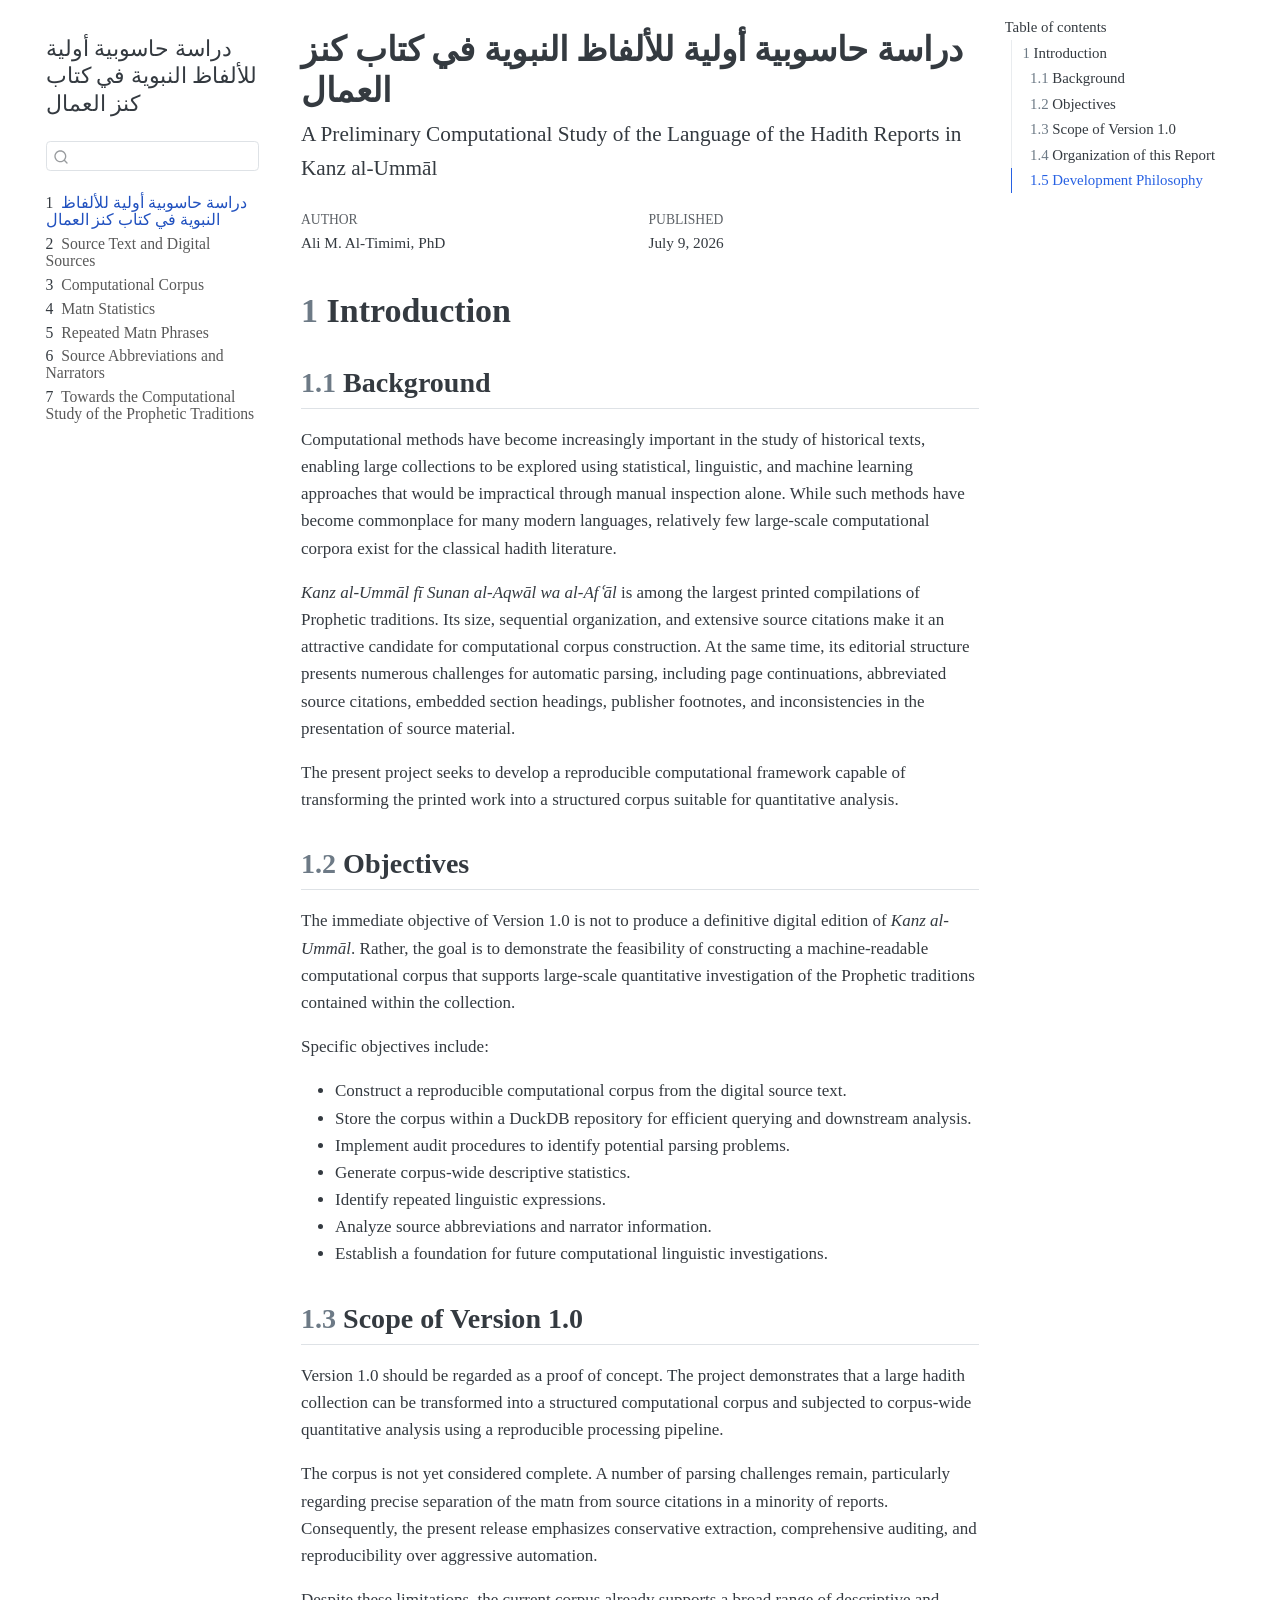
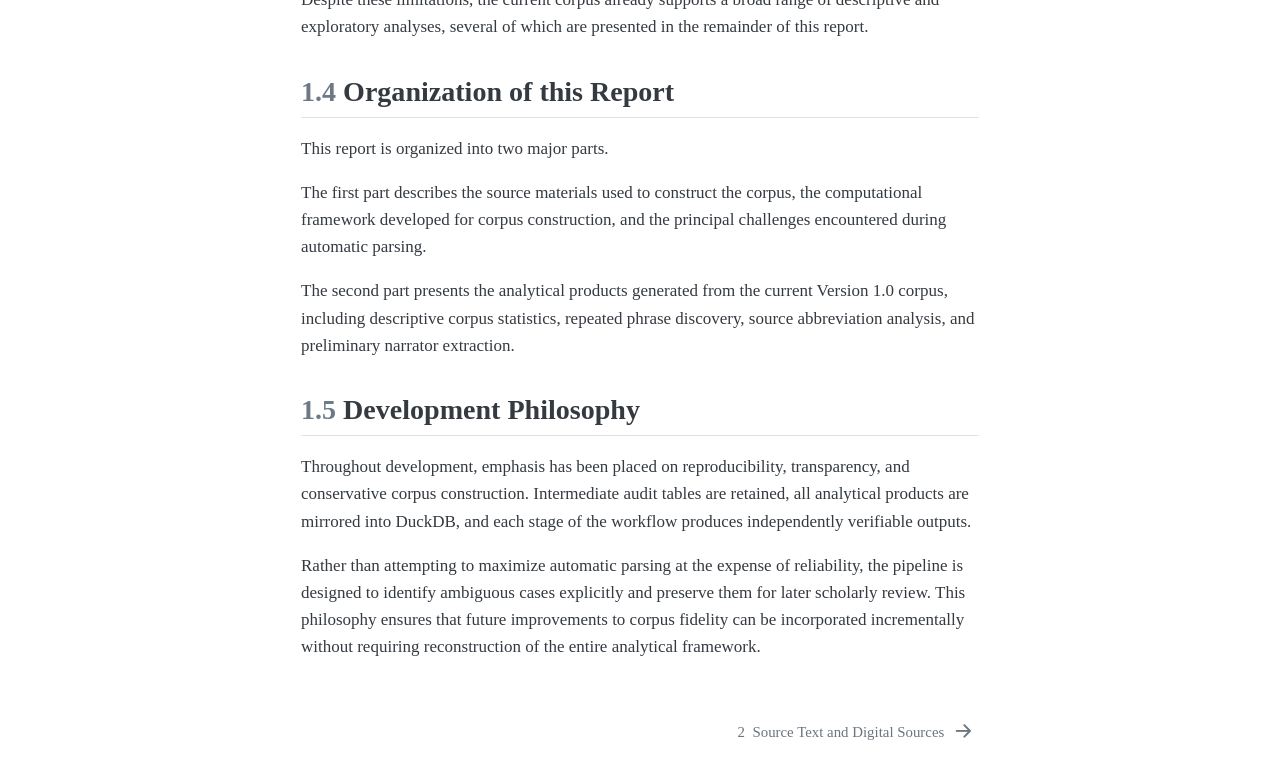
==== docs/index.html @ d4271dc7 "Move rendered site to docs with Quarto assets" ====
<!DOCTYPE html>
<html xmlns="http://www.w3.org/1999/xhtml" lang="en" xml:lang="en"><head>

<meta charset="utf-8">
<meta name="generator" content="quarto-1.9.37">

<meta name="viewport" content="width=device-width, initial-scale=1.0, user-scalable=yes">

<meta name="author" content="Ali M. Al-Timimi, PhD">
<meta name="dcterms.date" content="2026-07-09">

<title>دراسة حاسوبية أولية للألفاظ النبوية في كتاب كنز العمال</title>
<style>
/* Default styles provided by pandoc.
** See https://pandoc.org/MANUAL.html#variables-for-html for config info.
*/
code{white-space: pre-wrap;}
span.smallcaps{font-variant: small-caps;}
div.columns{display: flex; gap: min(4vw, 1.5em);}
div.column{flex: auto; overflow-x: auto;}
div.hanging-indent{margin-left: 1.5em; text-indent: -1.5em;}
ul.task-list{list-style: none;}
ul.task-list li input[type="checkbox"] {
  width: 0.8em;
  margin: 0 0.8em 0.2em -1em; /* quarto-specific, see https://github.com/quarto-dev/quarto-cli/issues/4556 */ 
  vertical-align: middle;
}
</style>


<script src="site_libs/quarto-nav/quarto-nav.js"></script>
<script src="site_libs/quarto-nav/headroom.min.js"></script>
<script src="site_libs/clipboard/clipboard.min.js"></script>
<script src="site_libs/quarto-search/autocomplete.umd.js"></script>
<script src="site_libs/quarto-search/fuse.min.js"></script>
<script src="site_libs/quarto-search/quarto-search.js"></script>
<meta name="quarto:offset" content="./">
<link href="./01_source_text_and_digital_sources.html" rel="next">
<script src="site_libs/quarto-html/quarto.js" type="module"></script>
<script src="site_libs/quarto-html/tabsets/tabsets.js" type="module"></script>
<script src="site_libs/quarto-html/popper.min.js"></script>
<script src="site_libs/quarto-html/tippy.umd.min.js"></script>
<script src="site_libs/quarto-html/anchor.min.js"></script>
<link href="site_libs/quarto-html/tippy.css" rel="stylesheet">
<link href="site_libs/quarto-html/quarto-syntax-highlighting-7f8f88aac4f3542376d5c11b86a4c14d.css" rel="stylesheet" id="quarto-text-highlighting-styles">
<script src="site_libs/bootstrap/bootstrap.min.js"></script>
<link href="site_libs/bootstrap/bootstrap-icons.css" rel="stylesheet">
<link href="site_libs/bootstrap/bootstrap-9e3e5b9121e68b3f077afb32f2c64d95.min.css" rel="stylesheet" append-hash="true" id="quarto-bootstrap" data-mode="light">
<script id="quarto-search-options" type="application/json">{
  "location": "sidebar",
  "copy-button": false,
  "collapse-after": 3,
  "panel-placement": "start",
  "type": "textbox",
  "limit": 50,
  "keyboard-shortcut": [
    "f",
    "/",
    "s"
  ],
  "show-item-context": false,
  "language": {
    "search-no-results-text": "No results",
    "search-matching-documents-text": "matching documents",
    "search-copy-link-title": "Copy link to search",
    "search-hide-matches-text": "Hide additional matches",
    "search-more-match-text": "more match in this document",
    "search-more-matches-text": "more matches in this document",
    "search-clear-button-title": "Clear",
    "search-text-placeholder": "",
    "search-detached-cancel-button-title": "Cancel",
    "search-submit-button-title": "Submit",
    "search-label": "Search"
  }
}</script>


<link rel="stylesheet" href="styles.css">
</head>

<body class="nav-sidebar floating quarto-light">

<div id="quarto-search-results"></div>
  <header id="quarto-header" class="headroom fixed-top">
  <nav class="quarto-secondary-nav">
    <div class="container-fluid d-flex">
      <button type="button" class="quarto-btn-toggle btn" data-bs-toggle="collapse" role="button" data-bs-target=".quarto-sidebar-collapse-item" aria-controls="quarto-sidebar" aria-expanded="false" aria-label="Toggle sidebar navigation" onclick="if (window.quartoToggleHeadroom) { window.quartoToggleHeadroom(); }">
        <i class="bi bi-layout-text-sidebar-reverse"></i>
      </button>
        <nav class="quarto-page-breadcrumbs" aria-label="breadcrumb"><ol class="breadcrumb"><li class="breadcrumb-item"><a href="./index.html"><span class="chapter-number">1</span>&nbsp; <span class="chapter-title">دراسة حاسوبية أولية للألفاظ النبوية في كتاب كنز العمال</span></a></li></ol></nav>
        <a class="flex-grow-1" role="navigation" data-bs-toggle="collapse" data-bs-target=".quarto-sidebar-collapse-item" aria-controls="quarto-sidebar" aria-expanded="false" aria-label="Toggle sidebar navigation" onclick="if (window.quartoToggleHeadroom) { window.quartoToggleHeadroom(); }">      
        </a>
      <button type="button" class="btn quarto-search-button" aria-label="Search" onclick="window.quartoOpenSearch();">
        <i class="bi bi-search"></i>
      </button>
    </div>
  </nav>
</header>
<!-- content -->
<div id="quarto-content" class="quarto-container page-columns page-rows-contents page-layout-article">
<!-- sidebar -->
  <nav id="quarto-sidebar" class="sidebar collapse collapse-horizontal quarto-sidebar-collapse-item sidebar-navigation floating overflow-auto">
    <div class="pt-lg-2 mt-2 text-left sidebar-header">
    <div class="sidebar-title mb-0 py-0">
      <a href="./">دراسة حاسوبية أولية للألفاظ النبوية في كتاب كنز العمال</a> 
    </div>
      </div>
        <div class="mt-2 flex-shrink-0 align-items-center">
        <div class="sidebar-search">
        <div id="quarto-search" class="" title="Search"></div>
        </div>
        </div>
    <div class="sidebar-menu-container"> 
    <ul class="list-unstyled mt-1">
        <li class="sidebar-item">
  <div class="sidebar-item-container"> 
  <a href="./index.html" class="sidebar-item-text sidebar-link active">
 <span class="menu-text"><span class="chapter-number">1</span>&nbsp; <span class="chapter-title">دراسة حاسوبية أولية للألفاظ النبوية في كتاب كنز العمال</span></span></a>
  </div>
</li>
        <li class="sidebar-item">
  <div class="sidebar-item-container"> 
  <a href="./01_source_text_and_digital_sources.html" class="sidebar-item-text sidebar-link">
 <span class="menu-text"><span class="chapter-number">2</span>&nbsp; <span class="chapter-title">Source Text and Digital Sources</span></span></a>
  </div>
</li>
        <li class="sidebar-item">
  <div class="sidebar-item-container"> 
  <a href="./02_computational_corpus.html" class="sidebar-item-text sidebar-link">
 <span class="menu-text"><span class="chapter-number">3</span>&nbsp; <span class="chapter-title">Computational Corpus</span></span></a>
  </div>
</li>
        <li class="sidebar-item">
  <div class="sidebar-item-container"> 
  <a href="./03_matn_stats.html" class="sidebar-item-text sidebar-link">
 <span class="menu-text"><span class="chapter-number">4</span>&nbsp; <span class="chapter-title">Matn Statistics</span></span></a>
  </div>
</li>
        <li class="sidebar-item">
  <div class="sidebar-item-container"> 
  <a href="./04_repeated_phrases.html" class="sidebar-item-text sidebar-link">
 <span class="menu-text"><span class="chapter-number">5</span>&nbsp; <span class="chapter-title">Repeated Matn Phrases</span></span></a>
  </div>
</li>
        <li class="sidebar-item">
  <div class="sidebar-item-container"> 
  <a href="./05_source_narrator.html" class="sidebar-item-text sidebar-link">
 <span class="menu-text"><span class="chapter-number">6</span>&nbsp; <span class="chapter-title">Source Abbreviations and Narrators</span></span></a>
  </div>
</li>
        <li class="sidebar-item">
  <div class="sidebar-item-container"> 
  <a href="./06_towards_computational_study_prophetic_traditions.html" class="sidebar-item-text sidebar-link">
 <span class="menu-text"><span class="chapter-number">7</span>&nbsp; <span class="chapter-title">Towards the Computational Study of the Prophetic Traditions</span></span></a>
  </div>
</li>
    </ul>
    </div>
</nav>
<div id="quarto-sidebar-glass" class="quarto-sidebar-collapse-item" data-bs-toggle="collapse" data-bs-target=".quarto-sidebar-collapse-item"></div>
<!-- margin-sidebar -->
    <div id="quarto-margin-sidebar" class="sidebar margin-sidebar">
        <nav id="TOC" role="doc-toc" class="toc-active">
    <h2 id="toc-title">Table of contents</h2>
   
  <ul>
  <li><a href="#introduction" id="toc-introduction" class="nav-link active" data-scroll-target="#introduction"><span class="header-section-number">1</span> Introduction</a>
  <ul class="collapse">
  <li><a href="#background" id="toc-background" class="nav-link" data-scroll-target="#background"><span class="header-section-number">1.1</span> Background</a></li>
  <li><a href="#objectives" id="toc-objectives" class="nav-link" data-scroll-target="#objectives"><span class="header-section-number">1.2</span> Objectives</a></li>
  <li><a href="#scope-of-version-1.0" id="toc-scope-of-version-1.0" class="nav-link" data-scroll-target="#scope-of-version-1.0"><span class="header-section-number">1.3</span> Scope of Version 1.0</a></li>
  <li><a href="#organization-of-this-report" id="toc-organization-of-this-report" class="nav-link" data-scroll-target="#organization-of-this-report"><span class="header-section-number">1.4</span> Organization of this Report</a></li>
  <li><a href="#development-philosophy" id="toc-development-philosophy" class="nav-link" data-scroll-target="#development-philosophy"><span class="header-section-number">1.5</span> Development Philosophy</a></li>
  </ul></li>
  </ul>
</nav>
    </div>
<!-- main -->
<main class="content" id="quarto-document-content">

<header id="title-block-header" class="quarto-title-block default">
<div class="quarto-title">
<h1 class="title">دراسة حاسوبية أولية للألفاظ النبوية في كتاب كنز العمال</h1>
<p class="subtitle lead">A Preliminary Computational Study of the Language of the Hadith Reports in Kanz al-Ummāl</p>
</div>



<div class="quarto-title-meta">

    <div>
    <div class="quarto-title-meta-heading">Author</div>
    <div class="quarto-title-meta-contents">
             <p>Ali M. Al-Timimi, PhD </p>
          </div>
  </div>
    
    <div>
    <div class="quarto-title-meta-heading">Published</div>
    <div class="quarto-title-meta-contents">
      <p class="date">July 9, 2026</p>
    </div>
  </div>
  
    
  </div>
  


</header>


<section id="introduction" class="level1" data-number="1">
<h1 data-number="1"><span class="header-section-number">1</span> Introduction</h1>
<section id="background" class="level2" data-number="1.1">
<h2 data-number="1.1" class="anchored" data-anchor-id="background"><span class="header-section-number">1.1</span> Background</h2>
<p>Computational methods have become increasingly important in the study of historical texts, enabling large collections to be explored using statistical, linguistic, and machine learning approaches that would be impractical through manual inspection alone. While such methods have become commonplace for many modern languages, relatively few large-scale computational corpora exist for the classical hadith literature.</p>
<p><em>Kanz al-Ummāl fī Sunan al-Aqwāl wa al-Afʿāl</em> is among the largest printed compilations of Prophetic traditions. Its size, sequential organization, and extensive source citations make it an attractive candidate for computational corpus construction. At the same time, its editorial structure presents numerous challenges for automatic parsing, including page continuations, abbreviated source citations, embedded section headings, publisher footnotes, and inconsistencies in the presentation of source material.</p>
<p>The present project seeks to develop a reproducible computational framework capable of transforming the printed work into a structured corpus suitable for quantitative analysis.</p>
</section>
<section id="objectives" class="level2" data-number="1.2">
<h2 data-number="1.2" class="anchored" data-anchor-id="objectives"><span class="header-section-number">1.2</span> Objectives</h2>
<p>The immediate objective of Version 1.0 is not to produce a definitive digital edition of <em>Kanz al-Ummāl</em>. Rather, the goal is to demonstrate the feasibility of constructing a machine-readable computational corpus that supports large-scale quantitative investigation of the Prophetic traditions contained within the collection.</p>
<p>Specific objectives include:</p>
<ul>
<li>Construct a reproducible computational corpus from the digital source text.</li>
<li>Store the corpus within a DuckDB repository for efficient querying and downstream analysis.</li>
<li>Implement audit procedures to identify potential parsing problems.</li>
<li>Generate corpus-wide descriptive statistics.</li>
<li>Identify repeated linguistic expressions.</li>
<li>Analyze source abbreviations and narrator information.</li>
<li>Establish a foundation for future computational linguistic investigations.</li>
</ul>
</section>
<section id="scope-of-version-1.0" class="level2" data-number="1.3">
<h2 data-number="1.3" class="anchored" data-anchor-id="scope-of-version-1.0"><span class="header-section-number">1.3</span> Scope of Version 1.0</h2>
<p>Version 1.0 should be regarded as a proof of concept. The project demonstrates that a large hadith collection can be transformed into a structured computational corpus and subjected to corpus-wide quantitative analysis using a reproducible processing pipeline.</p>
<p>The corpus is not yet considered complete. A number of parsing challenges remain, particularly regarding precise separation of the matn from source citations in a minority of reports. Consequently, the present release emphasizes conservative extraction, comprehensive auditing, and reproducibility over aggressive automation.</p>
<p>Despite these limitations, the current corpus already supports a broad range of descriptive and exploratory analyses, several of which are presented in the remainder of this report.</p>
</section>
<section id="organization-of-this-report" class="level2" data-number="1.4">
<h2 data-number="1.4" class="anchored" data-anchor-id="organization-of-this-report"><span class="header-section-number">1.4</span> Organization of this Report</h2>
<p>This report is organized into two major parts.</p>
<p>The first part describes the source materials used to construct the corpus, the computational framework developed for corpus construction, and the principal challenges encountered during automatic parsing.</p>
<p>The second part presents the analytical products generated from the current Version 1.0 corpus, including descriptive corpus statistics, repeated phrase discovery, source abbreviation analysis, and preliminary narrator extraction.</p>
</section>
<section id="development-philosophy" class="level2" data-number="1.5">
<h2 data-number="1.5" class="anchored" data-anchor-id="development-philosophy"><span class="header-section-number">1.5</span> Development Philosophy</h2>
<p>Throughout development, emphasis has been placed on reproducibility, transparency, and conservative corpus construction. Intermediate audit tables are retained, all analytical products are mirrored into DuckDB, and each stage of the workflow produces independently verifiable outputs.</p>
<p>Rather than attempting to maximize automatic parsing at the expense of reliability, the pipeline is designed to identify ambiguous cases explicitly and preserve them for later scholarly review. This philosophy ensures that future improvements to corpus fidelity can be incorporated incrementally without requiring reconstruction of the entire analytical framework.</p>


</section>
</section>

</main> <!-- /main -->
<script id="quarto-html-after-body" type="application/javascript">
  window.document.addEventListener("DOMContentLoaded", function (event) {
    const icon = "";
    const anchorJS = new window.AnchorJS();
    anchorJS.options = {
      placement: 'right',
      icon: icon
    };
    anchorJS.add('.anchored');
    const isCodeAnnotation = (el) => {
      for (const clz of el.classList) {
        if (clz.startsWith('code-annotation-')) {                     
          return true;
        }
      }
      return false;
    }
    const onCopySuccess = function(e) {
      // button target
      const button = e.trigger;
      // don't keep focus
      button.blur();
      // flash "checked"
      button.classList.add('code-copy-button-checked');
      var currentTitle = button.getAttribute("title");
      button.setAttribute("title", "Copied!");
      let tooltip;
      if (window.bootstrap) {
        button.setAttribute("data-bs-toggle", "tooltip");
        button.setAttribute("data-bs-placement", "left");
        button.setAttribute("data-bs-title", "Copied!");
        tooltip = new bootstrap.Tooltip(button, 
          { trigger: "manual", 
            customClass: "code-copy-button-tooltip",
            offset: [0, -8]});
        tooltip.show();    
      }
      setTimeout(function() {
        if (tooltip) {
          tooltip.hide();
          button.removeAttribute("data-bs-title");
          button.removeAttribute("data-bs-toggle");
          button.removeAttribute("data-bs-placement");
        }
        button.setAttribute("title", currentTitle);
        button.classList.remove('code-copy-button-checked');
      }, 1000);
      // clear code selection
      e.clearSelection();
    }
    const getTextToCopy = function(trigger) {
      const outerScaffold = trigger.parentElement.cloneNode(true);
      const codeEl = outerScaffold.querySelector('code');
      for (const childEl of codeEl.children) {
        if (isCodeAnnotation(childEl)) {
          childEl.remove();
        }
      }
      return codeEl.innerText;
    }
    const clipboard = new window.ClipboardJS('.code-copy-button:not([data-in-quarto-modal])', {
      text: getTextToCopy
    });
    clipboard.on('success', onCopySuccess);
    if (window.document.getElementById('quarto-embedded-source-code-modal')) {
      const clipboardModal = new window.ClipboardJS('.code-copy-button[data-in-quarto-modal]', {
        text: getTextToCopy,
        container: window.document.getElementById('quarto-embedded-source-code-modal')
      });
      clipboardModal.on('success', onCopySuccess);
    }
      var localhostRegex = new RegExp(/^(?:http|https):\/\/localhost\:?[0-9]*\//);
      var mailtoRegex = new RegExp(/^mailto:/);
        var filterRegex = new RegExp('/' + window.location.host + '/');
      var isInternal = (href) => {
          return filterRegex.test(href) || localhostRegex.test(href) || mailtoRegex.test(href);
      }
      // Inspect non-navigation links and adorn them if external
     var links = window.document.querySelectorAll('a[href]:not(.nav-link):not(.navbar-brand):not(.toc-action):not(.sidebar-link):not(.sidebar-item-toggle):not(.pagination-link):not(.no-external):not([aria-hidden]):not(.dropdown-item):not(.quarto-navigation-tool):not(.about-link)');
      for (var i=0; i<links.length; i++) {
        const link = links[i];
        if (!isInternal(link.href)) {
          // undo the damage that might have been done by quarto-nav.js in the case of
          // links that we want to consider external
          if (link.dataset.originalHref !== undefined) {
            link.href = link.dataset.originalHref;
          }
        }
      }
    function tippyHover(el, contentFn, onTriggerFn, onUntriggerFn) {
      const config = {
        allowHTML: true,
        maxWidth: 500,
        delay: 100,
        arrow: false,
        appendTo: function(el) {
            return el.parentElement;
        },
        interactive: true,
        interactiveBorder: 10,
        theme: 'quarto',
        placement: 'bottom-start',
      };
      if (contentFn) {
        config.content = contentFn;
      }
      if (onTriggerFn) {
        config.onTrigger = onTriggerFn;
      }
      if (onUntriggerFn) {
        config.onUntrigger = onUntriggerFn;
      }
      window.tippy(el, config); 
    }
    const noterefs = window.document.querySelectorAll('a[role="doc-noteref"]');
    for (var i=0; i<noterefs.length; i++) {
      const ref = noterefs[i];
      tippyHover(ref, function() {
        // use id or data attribute instead here
        let href = ref.getAttribute('data-footnote-href') || ref.getAttribute('href');
        try { href = new URL(href).hash; } catch {}
        const id = href.replace(/^#\/?/, "");
        const note = window.document.getElementById(id);
        if (note) {
          return note.innerHTML;
        } else {
          return "";
        }
      });
    }
    const xrefs = window.document.querySelectorAll('a.quarto-xref');
    const processXRef = (id, note) => {
      // Strip column container classes
      const stripColumnClz = (el) => {
        el.classList.remove("page-full", "page-columns");
        if (el.children) {
          for (const child of el.children) {
            stripColumnClz(child);
          }
        }
      }
      stripColumnClz(note)
      if (id === null || id.startsWith('sec-')) {
        // Special case sections, only their first couple elements
        const container = document.createElement("div");
        if (note.children && note.children.length > 2) {
          container.appendChild(note.children[0].cloneNode(true));
          for (let i = 1; i < note.children.length; i++) {
            const child = note.children[i];
            if (child.tagName === "P" && child.innerText === "") {
              continue;
            } else {
              container.appendChild(child.cloneNode(true));
              break;
            }
          }
          if (window.Quarto?.typesetMath) {
            window.Quarto.typesetMath(container);
          }
          return container.innerHTML
        } else {
          if (window.Quarto?.typesetMath) {
            window.Quarto.typesetMath(note);
          }
          return note.innerHTML;
        }
      } else {
        // Remove any anchor links if they are present
        const anchorLink = note.querySelector('a.anchorjs-link');
        if (anchorLink) {
          anchorLink.remove();
        }
        if (window.Quarto?.typesetMath) {
          window.Quarto.typesetMath(note);
        }
        if (note.classList.contains("callout")) {
          return note.outerHTML;
        } else {
          return note.innerHTML;
        }
      }
    }
    for (var i=0; i<xrefs.length; i++) {
      const xref = xrefs[i];
      tippyHover(xref, undefined, function(instance) {
        instance.disable();
        let url = xref.getAttribute('href');
        let hash = undefined; 
        if (url.startsWith('#')) {
          hash = url;
        } else {
          try { hash = new URL(url).hash; } catch {}
        }
        if (hash) {
          const id = hash.replace(/^#\/?/, "");
          const note = window.document.getElementById(id);
          if (note !== null) {
            try {
              const html = processXRef(id, note.cloneNode(true));
              instance.setContent(html);
            } finally {
              instance.enable();
              instance.show();
            }
          } else {
            // See if we can fetch this
            fetch(url.split('#')[0])
            .then(res => res.text())
            .then(html => {
              const parser = new DOMParser();
              const htmlDoc = parser.parseFromString(html, "text/html");
              const note = htmlDoc.getElementById(id);
              if (note !== null) {
                const html = processXRef(id, note);
                instance.setContent(html);
              } 
            }).finally(() => {
              instance.enable();
              instance.show();
            });
          }
        } else {
          // See if we can fetch a full url (with no hash to target)
          // This is a special case and we should probably do some content thinning / targeting
          fetch(url)
          .then(res => res.text())
          .then(html => {
            const parser = new DOMParser();
            const htmlDoc = parser.parseFromString(html, "text/html");
            const note = htmlDoc.querySelector('main.content');
            if (note !== null) {
              // This should only happen for chapter cross references
              // (since there is no id in the URL)
              // remove the first header
              if (note.children.length > 0 && note.children[0].tagName === "HEADER") {
                note.children[0].remove();
              }
              const html = processXRef(null, note);
              instance.setContent(html);
            } 
          }).finally(() => {
            instance.enable();
            instance.show();
          });
        }
      }, function(instance) {
      });
    }
        let selectedAnnoteEl;
        const selectorForAnnotation = ( cell, annotation) => {
          let cellAttr = 'data-code-cell="' + cell + '"';
          let lineAttr = 'data-code-annotation="' +  annotation + '"';
          const selector = 'span[' + cellAttr + '][' + lineAttr + ']';
          return selector;
        }
        const selectCodeLines = (annoteEl) => {
          const doc = window.document;
          const targetCell = annoteEl.getAttribute("data-target-cell");
          const targetAnnotation = annoteEl.getAttribute("data-target-annotation");
          const annoteSpan = window.document.querySelector(selectorForAnnotation(targetCell, targetAnnotation));
          const lines = annoteSpan.getAttribute("data-code-lines").split(",");
          const lineIds = lines.map((line) => {
            return targetCell + "-" + line;
          })
          let top = null;
          let height = null;
          let parent = null;
          if (lineIds.length > 0) {
              //compute the position of the single el (top and bottom and make a div)
              const el = window.document.getElementById(lineIds[0]);
              top = el.offsetTop;
              height = el.offsetHeight;
              parent = el.parentElement.parentElement;
            if (lineIds.length > 1) {
              const lastEl = window.document.getElementById(lineIds[lineIds.length - 1]);
              const bottom = lastEl.offsetTop + lastEl.offsetHeight;
              height = bottom - top;
            }
            if (top !== null && height !== null && parent !== null) {
              // cook up a div (if necessary) and position it 
              let div = window.document.getElementById("code-annotation-line-highlight");
              if (div === null) {
                div = window.document.createElement("div");
                div.setAttribute("id", "code-annotation-line-highlight");
                div.style.position = 'absolute';
                parent.appendChild(div);
              }
              div.style.top = top - 2 + "px";
              div.style.height = height + 4 + "px";
              div.style.left = 0;
              let gutterDiv = window.document.getElementById("code-annotation-line-highlight-gutter");
              if (gutterDiv === null) {
                gutterDiv = window.document.createElement("div");
                gutterDiv.setAttribute("id", "code-annotation-line-highlight-gutter");
                gutterDiv.style.position = 'absolute';
                const codeCell = window.document.getElementById(targetCell);
                const gutter = codeCell.querySelector('.code-annotation-gutter');
                gutter.appendChild(gutterDiv);
              }
              gutterDiv.style.top = top - 2 + "px";
              gutterDiv.style.height = height + 4 + "px";
            }
            selectedAnnoteEl = annoteEl;
          }
        };
        const unselectCodeLines = () => {
          const elementsIds = ["code-annotation-line-highlight", "code-annotation-line-highlight-gutter"];
          elementsIds.forEach((elId) => {
            const div = window.document.getElementById(elId);
            if (div) {
              div.remove();
            }
          });
          selectedAnnoteEl = undefined;
        };
          // Handle positioning of the toggle
      window.addEventListener(
        "resize",
        throttle(() => {
          elRect = undefined;
          if (selectedAnnoteEl) {
            selectCodeLines(selectedAnnoteEl);
          }
        }, 10)
      );
      function throttle(fn, ms) {
      let throttle = false;
      let timer;
        return (...args) => {
          if(!throttle) { // first call gets through
              fn.apply(this, args);
              throttle = true;
          } else { // all the others get throttled
              if(timer) clearTimeout(timer); // cancel #2
              timer = setTimeout(() => {
                fn.apply(this, args);
                timer = throttle = false;
              }, ms);
          }
        };
      }
        // Attach click handler to the DT
        const annoteDls = window.document.querySelectorAll('dt[data-target-cell]');
        for (const annoteDlNode of annoteDls) {
          annoteDlNode.addEventListener('click', (event) => {
            const clickedEl = event.target;
            if (clickedEl !== selectedAnnoteEl) {
              unselectCodeLines();
              const activeEl = window.document.querySelector('dt[data-target-cell].code-annotation-active');
              if (activeEl) {
                activeEl.classList.remove('code-annotation-active');
              }
              selectCodeLines(clickedEl);
              clickedEl.classList.add('code-annotation-active');
            } else {
              // Unselect the line
              unselectCodeLines();
              clickedEl.classList.remove('code-annotation-active');
            }
          });
        }
    const findCites = (el) => {
      const parentEl = el.parentElement;
      if (parentEl) {
        const cites = parentEl.dataset.cites;
        if (cites) {
          return {
            el,
            cites: cites.split(' ')
          };
        } else {
          return findCites(el.parentElement)
        }
      } else {
        return undefined;
      }
    };
    var bibliorefs = window.document.querySelectorAll('a[role="doc-biblioref"]');
    for (var i=0; i<bibliorefs.length; i++) {
      const ref = bibliorefs[i];
      const citeInfo = findCites(ref);
      if (citeInfo) {
        tippyHover(citeInfo.el, function() {
          var popup = window.document.createElement('div');
          citeInfo.cites.forEach(function(cite) {
            var citeDiv = window.document.createElement('div');
            citeDiv.classList.add('hanging-indent');
            citeDiv.classList.add('csl-entry');
            var biblioDiv = window.document.getElementById('ref-' + cite);
            if (biblioDiv) {
              citeDiv.innerHTML = biblioDiv.innerHTML;
            }
            popup.appendChild(citeDiv);
          });
          return popup.innerHTML;
        });
      }
    }
  });
  </script>
<nav class="page-navigation">
  <div class="nav-page nav-page-previous">
  </div>
  <div class="nav-page nav-page-next">
      <a href="./01_source_text_and_digital_sources.html" class="pagination-link" aria-label="Source Text and Digital Sources">
        <span class="nav-page-text"><span class="chapter-number">2</span>&nbsp; <span class="chapter-title">Source Text and Digital Sources</span></span> <i class="bi bi-arrow-right-short"></i>
      </a>
  </div>
</nav>
</div> <!-- /content -->




</body></html>
---- docs/site_libs/quarto-html/tippy.css ----
.tippy-box[data-animation=fade][data-state=hidden]{opacity:0}[data-tippy-root]{max-width:calc(100vw - 10px)}.tippy-box{position:relative;background-color:#333;color:#fff;border-radius:4px;font-size:14px;line-height:1.4;white-space:normal;outline:0;transition-property:transform,visibility,opacity}.tippy-box[data-placement^=top]>.tippy-arrow{bottom:0}.tippy-box[data-placement^=top]>.tippy-arrow:before{bottom:-7px;left:0;border-width:8px 8px 0;border-top-color:initial;transform-origin:center top}.tippy-box[data-placement^=bottom]>.tippy-arrow{top:0}.tippy-box[data-placement^=bottom]>.tippy-arrow:before{top:-7px;left:0;border-width:0 8px 8px;border-bottom-color:initial;transform-origin:center bottom}.tippy-box[data-placement^=left]>.tippy-arrow{right:0}.tippy-box[data-placement^=left]>.tippy-arrow:before{border-width:8px 0 8px 8px;border-left-color:initial;right:-7px;transform-origin:center left}.tippy-box[data-placement^=right]>.tippy-arrow{left:0}.tippy-box[data-placement^=right]>.tippy-arrow:before{left:-7px;border-width:8px 8px 8px 0;border-right-color:initial;transform-origin:center right}.tippy-box[data-inertia][data-state=visible]{transition-timing-function:cubic-bezier(.54,1.5,.38,1.11)}.tippy-arrow{width:16px;height:16px;color:#333}.tippy-arrow:before{content:"";position:absolute;border-color:transparent;border-style:solid}.tippy-content{position:relative;padding:5px 9px;z-index:1}
---- docs/site_libs/quarto-html/quarto-syntax-highlighting-7f8f88aac4f3542376d5c11b86a4c14d.css ----
/* quarto syntax highlight colors */
:root {
  --quarto-hl-ot-color: #003B4F;
  --quarto-hl-at-color: #657422;
  --quarto-hl-ss-color: #20794D;
  --quarto-hl-an-color: #5E5E5E;
  --quarto-hl-fu-color: #4758AB;
  --quarto-hl-st-color: #20794D;
  --quarto-hl-cf-color: #003B4F;
  --quarto-hl-op-color: #5E5E5E;
  --quarto-hl-er-color: #AD0000;
  --quarto-hl-bn-color: #AD0000;
  --quarto-hl-al-color: #AD0000;
  --quarto-hl-va-color: #111111;
  --quarto-hl-bu-color: inherit;
  --quarto-hl-ex-color: inherit;
  --quarto-hl-pp-color: #AD0000;
  --quarto-hl-in-color: #5E5E5E;
  --quarto-hl-vs-color: #20794D;
  --quarto-hl-wa-color: #5E5E5E;
  --quarto-hl-do-color: #5E5E5E;
  --quarto-hl-im-color: #00769E;
  --quarto-hl-ch-color: #20794D;
  --quarto-hl-dt-color: #AD0000;
  --quarto-hl-fl-color: #AD0000;
  --quarto-hl-co-color: #5E5E5E;
  --quarto-hl-cv-color: #5E5E5E;
  --quarto-hl-cn-color: #8f5902;
  --quarto-hl-sc-color: #5E5E5E;
  --quarto-hl-dv-color: #AD0000;
  --quarto-hl-kw-color: #003B4F;
}

/* other quarto variables */
:root {
  --quarto-font-monospace: SFMono-Regular, Menlo, Monaco, Consolas, "Liberation Mono", "Courier New", monospace;
}

/* syntax highlight based on Pandoc's rules */
pre > code.sourceCode > span {
  color: #003B4F;
}

code.sourceCode > span {
  color: #003B4F;
}

div.sourceCode,
div.sourceCode pre.sourceCode {
  color: #003B4F;
}

/* Normal */
code span {
  color: #003B4F;
}

/* Alert */
code span.al {
  color: #AD0000;
  font-style: inherit;
}

/* Annotation */
code span.an {
  color: #5E5E5E;
  font-style: inherit;
}

/* Attribute */
code span.at {
  color: #657422;
  font-style: inherit;
}

/* BaseN */
code span.bn {
  color: #AD0000;
  font-style: inherit;
}

/* BuiltIn */
code span.bu {
  font-style: inherit;
}

/* ControlFlow */
code span.cf {
  color: #003B4F;
  font-weight: bold;
  font-style: inherit;
}

/* Char */
code span.ch {
  color: #20794D;
  font-style: inherit;
}

/* Constant */
code span.cn {
  color: #8f5902;
  font-style: inherit;
}

/* Comment */
code span.co {
  color: #5E5E5E;
  font-style: inherit;
}

/* CommentVar */
code span.cv {
  color: #5E5E5E;
  font-style: italic;
}

/* Documentation */
code span.do {
  color: #5E5E5E;
  font-style: italic;
}

/* DataType */
code span.dt {
  color: #AD0000;
  font-style: inherit;
}

/* DecVal */
code span.dv {
  color: #AD0000;
  font-style: inherit;
}

/* Error */
code span.er {
  color: #AD0000;
  font-style: inherit;
}

/* Extension */
code span.ex {
  font-style: inherit;
}

/* Float */
code span.fl {
  color: #AD0000;
  font-style: inherit;
}

/* Function */
code span.fu {
  color: #4758AB;
  font-style: inherit;
}

/* Import */
code span.im {
  color: #00769E;
  font-style: inherit;
}

/* Information */
code span.in {
  color: #5E5E5E;
  font-style: inherit;
}

/* Keyword */
code span.kw {
  color: #003B4F;
  font-weight: bold;
  font-style: inherit;
}

/* Operator */
code span.op {
  color: #5E5E5E;
  font-style: inherit;
}

/* Other */
code span.ot {
  color: #003B4F;
  font-style: inherit;
}

/* Preprocessor */
code span.pp {
  color: #AD0000;
  font-style: inherit;
}

/* SpecialChar */
code span.sc {
  color: #5E5E5E;
  font-style: inherit;
}

/* SpecialString */
code span.ss {
  color: #20794D;
  font-style: inherit;
}

/* String */
code span.st {
  color: #20794D;
  font-style: inherit;
}

/* Variable */
code span.va {
  color: #111111;
  font-style: inherit;
}

/* VerbatimString */
code span.vs {
  color: #20794D;
  font-style: inherit;
}

/* Warning */
code span.wa {
  color: #5E5E5E;
  font-style: italic;
}

.prevent-inlining {
  content: "</";
}

/*# sourceMappingURL=789ad8cd35626ba772517505b42a116e.css.map */
---- docs/styles.css ----
body {
  font-family: "Times New Roman", "Amiri", serif;
  line-height: 1.6;
}

.arabic, [lang="ar"] {
  font-family: "Amiri", serif;
  direction: rtl;
  text-align: right;
  font-size: 1.15em;
}

table {
  font-size: 0.92em;
}

td, th {
  vertical-align: top;
}
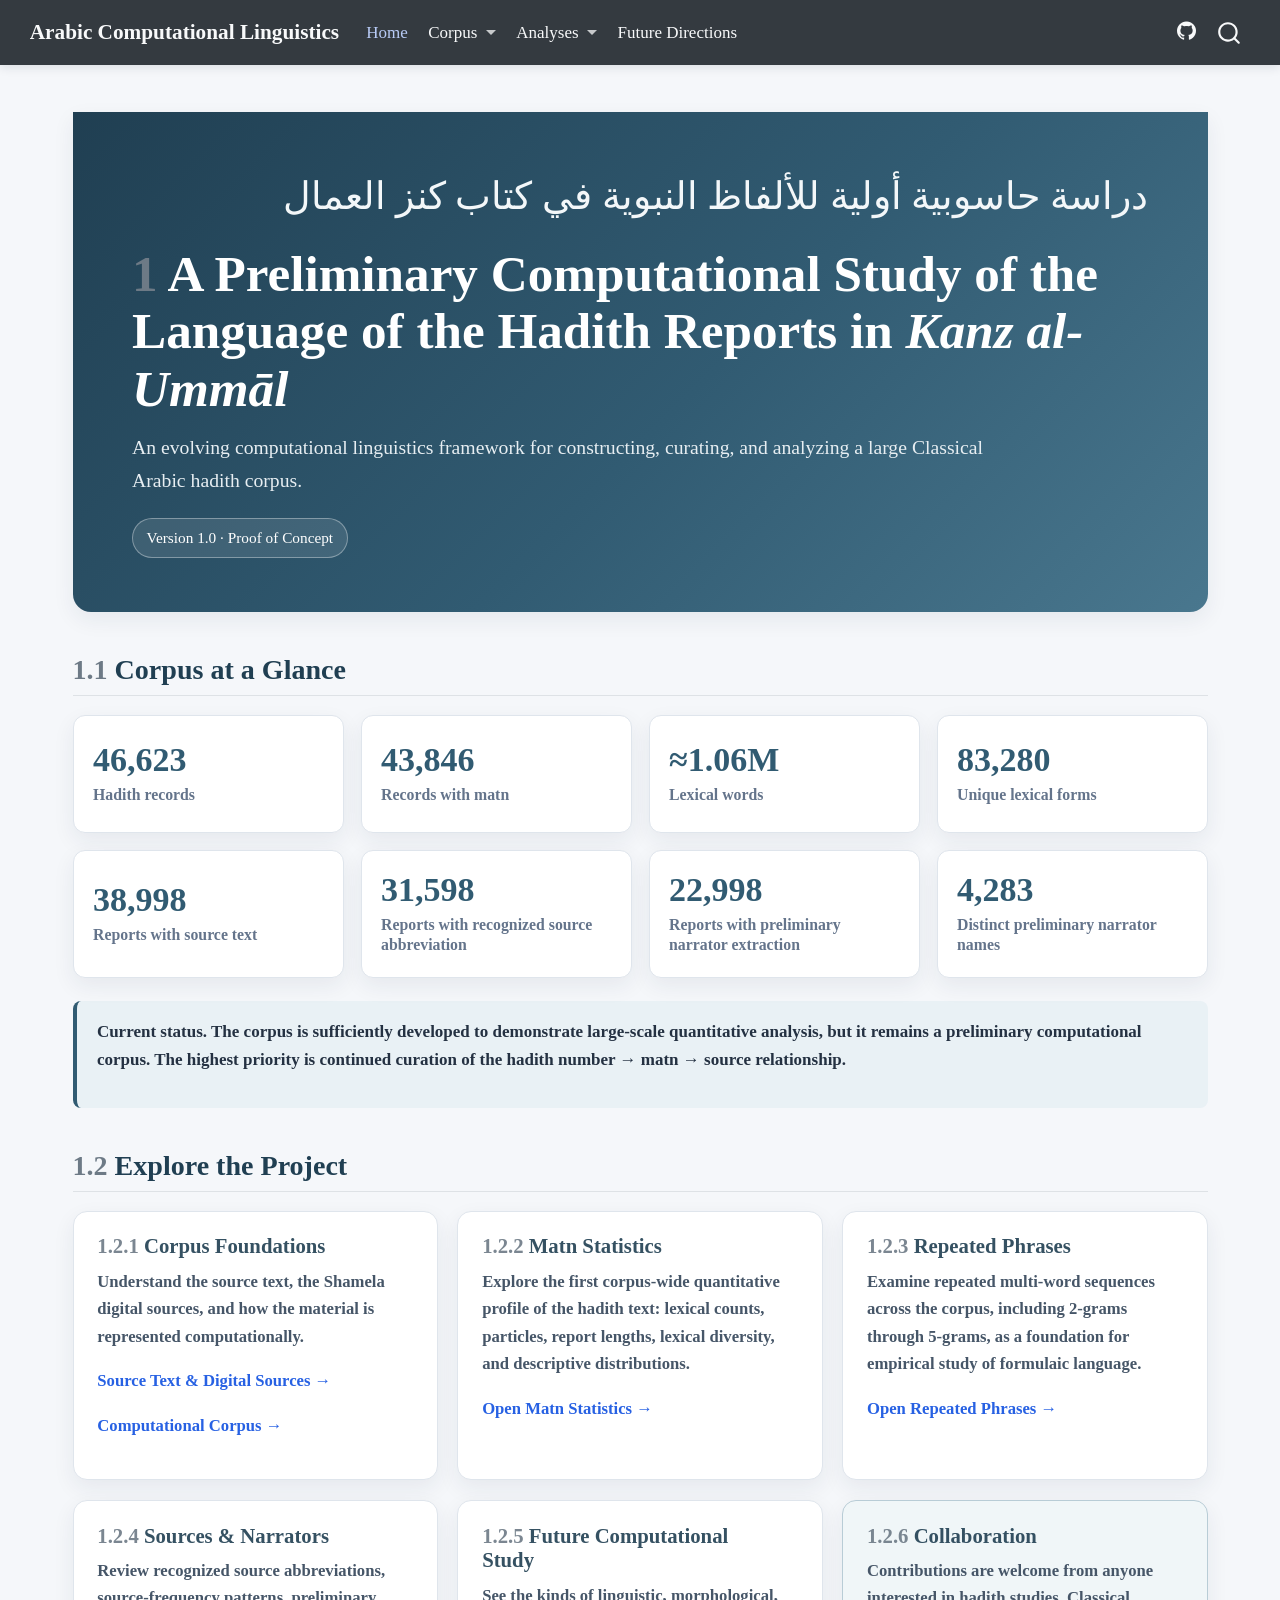
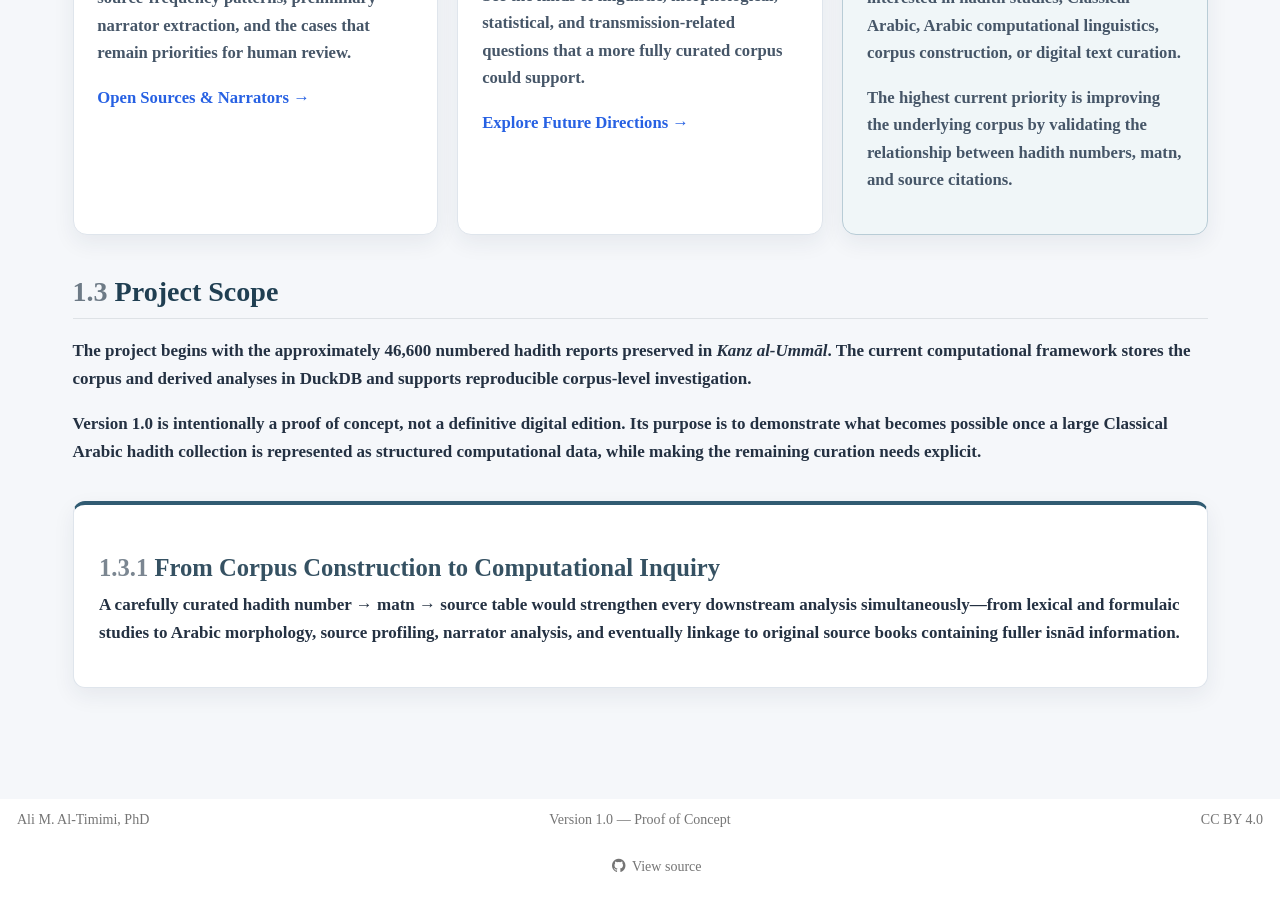
==== commit 63b38f0d: "Redesign site with dashboard layout" ====
--- a/docs/index.html
+++ b/docs/index.html
@@ -2,14 +2,12 @@
 <html xmlns="http://www.w3.org/1999/xhtml" lang="en" xml:lang="en"><head>
 
 <meta charset="utf-8">
-<meta name="generator" content="quarto-1.9.37">
+<meta name="generator" content="quarto-1.9.38">
 
 <meta name="viewport" content="width=device-width, initial-scale=1.0, user-scalable=yes">
 
-<meta name="author" content="Ali M. Al-Timimi, PhD">
-<meta name="dcterms.date" content="2026-07-09">
-
-<title>دراسة حاسوبية أولية للألفاظ النبوية في كتاب كنز العمال</title>
+
+<title>Arabic Computational Linguistics</title>
 <style>
 /* Default styles provided by pandoc.
 ** See https://pandoc.org/MANUAL.html#variables-for-html for config info.
@@ -35,23 +33,22 @@
 <script src="site_libs/quarto-search/fuse.min.js"></script>
 <script src="site_libs/quarto-search/quarto-search.js"></script>
 <meta name="quarto:offset" content="./">
-<link href="./01_source_text_and_digital_sources.html" rel="next">
 <script src="site_libs/quarto-html/quarto.js" type="module"></script>
 <script src="site_libs/quarto-html/tabsets/tabsets.js" type="module"></script>
 <script src="site_libs/quarto-html/popper.min.js"></script>
 <script src="site_libs/quarto-html/tippy.umd.min.js"></script>
 <script src="site_libs/quarto-html/anchor.min.js"></script>
 <link href="site_libs/quarto-html/tippy.css" rel="stylesheet">
-<link href="site_libs/quarto-html/quarto-syntax-highlighting-7f8f88aac4f3542376d5c11b86a4c14d.css" rel="stylesheet" id="quarto-text-highlighting-styles">
+<link href="site_libs/quarto-html/quarto-syntax-highlighting-15634bcf2e68342d4ad2dfa704d543f6.css" rel="stylesheet" id="quarto-text-highlighting-styles">
 <script src="site_libs/bootstrap/bootstrap.min.js"></script>
 <link href="site_libs/bootstrap/bootstrap-icons.css" rel="stylesheet">
-<link href="site_libs/bootstrap/bootstrap-9e3e5b9121e68b3f077afb32f2c64d95.min.css" rel="stylesheet" append-hash="true" id="quarto-bootstrap" data-mode="light">
+<link href="site_libs/bootstrap/bootstrap-bb22cb1031d83fa3367499398b846a4e.min.css" rel="stylesheet" append-hash="true" id="quarto-bootstrap" data-mode="light">
 <script id="quarto-search-options" type="application/json">{
-  "location": "sidebar",
+  "location": "navbar",
   "copy-button": false,
   "collapse-after": 3,
-  "panel-placement": "start",
-  "type": "textbox",
+  "panel-placement": "end",
+  "type": "overlay",
   "limit": 50,
   "keyboard-shortcut": [
     "f",
@@ -73,184 +70,228 @@
     "search-label": "Search"
   }
 }</script>
+<style>html{ scroll-behavior: smooth; }</style>
 
 
 <link rel="stylesheet" href="styles.css">
 </head>
 
-<body class="nav-sidebar floating quarto-light">
+<body class="nav-fixed quarto-light">
 
 <div id="quarto-search-results"></div>
   <header id="quarto-header" class="headroom fixed-top">
-  <nav class="quarto-secondary-nav">
-    <div class="container-fluid d-flex">
-      <button type="button" class="quarto-btn-toggle btn" data-bs-toggle="collapse" role="button" data-bs-target=".quarto-sidebar-collapse-item" aria-controls="quarto-sidebar" aria-expanded="false" aria-label="Toggle sidebar navigation" onclick="if (window.quartoToggleHeadroom) { window.quartoToggleHeadroom(); }">
-        <i class="bi bi-layout-text-sidebar-reverse"></i>
-      </button>
-        <nav class="quarto-page-breadcrumbs" aria-label="breadcrumb"><ol class="breadcrumb"><li class="breadcrumb-item"><a href="./index.html"><span class="chapter-number">1</span>&nbsp; <span class="chapter-title">دراسة حاسوبية أولية للألفاظ النبوية في كتاب كنز العمال</span></a></li></ol></nav>
-        <a class="flex-grow-1" role="navigation" data-bs-toggle="collapse" data-bs-target=".quarto-sidebar-collapse-item" aria-controls="quarto-sidebar" aria-expanded="false" aria-label="Toggle sidebar navigation" onclick="if (window.quartoToggleHeadroom) { window.quartoToggleHeadroom(); }">      
-        </a>
-      <button type="button" class="btn quarto-search-button" aria-label="Search" onclick="window.quartoOpenSearch();">
-        <i class="bi bi-search"></i>
-      </button>
-    </div>
-  </nav>
+    <nav class="navbar navbar-expand-lg " data-bs-theme="dark">
+      <div class="navbar-container container-fluid">
+      <div class="navbar-brand-container mx-auto">
+    <a class="navbar-brand" href="./index.html">
+    <span class="navbar-title">Arabic Computational Linguistics</span>
+    </a>
+  </div>
+            <div id="quarto-search" class="" title="Search"></div>
+          <button class="navbar-toggler" type="button" data-bs-toggle="collapse" data-bs-target="#navbarCollapse" aria-controls="navbarCollapse" role="menu" aria-expanded="false" aria-label="Toggle navigation" onclick="if (window.quartoToggleHeadroom) { window.quartoToggleHeadroom(); }">
+  <span class="navbar-toggler-icon"></span>
+</button>
+          <div class="collapse navbar-collapse" id="navbarCollapse">
+            <ul class="navbar-nav navbar-nav-scroll me-auto">
+  <li class="nav-item">
+    <a class="nav-link active" href="./index.html" aria-current="page"> 
+<span class="menu-text">Home</span></a>
+  </li>  
+  <li class="nav-item dropdown ">
+    <a class="nav-link dropdown-toggle" href="#" id="nav-menu-corpus" role="link" data-bs-toggle="dropdown" aria-expanded="false">
+ <span class="menu-text">Corpus</span>
+    </a>
+    <ul class="dropdown-menu" aria-labelledby="nav-menu-corpus">    
+        <li>
+    <a class="dropdown-item" href="./01_source_text_and_digital_sources.html">
+ <span class="dropdown-text">Source Text &amp; Digital Sources</span></a>
+  </li>  
+        <li>
+    <a class="dropdown-item" href="./02_computational_corpus.html">
+ <span class="dropdown-text">Computational Corpus</span></a>
+  </li>  
+    </ul>
+  </li>
+  <li class="nav-item dropdown ">
+    <a class="nav-link dropdown-toggle" href="#" id="nav-menu-analyses" role="link" data-bs-toggle="dropdown" aria-expanded="false">
+ <span class="menu-text">Analyses</span>
+    </a>
+    <ul class="dropdown-menu" aria-labelledby="nav-menu-analyses">    
+        <li>
+    <a class="dropdown-item" href="./03_matn_stats.html">
+ <span class="dropdown-text">Matn Statistics</span></a>
+  </li>  
+        <li>
+    <a class="dropdown-item" href="./04_repeated_phrases.html">
+ <span class="dropdown-text">Repeated Phrases</span></a>
+  </li>  
+        <li>
+    <a class="dropdown-item" href="./05_source_narrator.html">
+ <span class="dropdown-text">Sources &amp; Narrators</span></a>
+  </li>  
+    </ul>
+  </li>
+  <li class="nav-item">
+    <a class="nav-link" href="./06_towards_computational_study_prophetic_traditions.html"> 
+<span class="menu-text">Future Directions</span></a>
+  </li>  
+</ul>
+            <ul class="navbar-nav navbar-nav-scroll ms-auto">
+  <li class="nav-item compact">
+    <a class="nav-link" href="https://github.com/ali-altimimi-phd/arabic-computational-linguistics"> <i class="bi bi-github" role="img" aria-label="GitHub repository">
+</i> 
+<span class="menu-text"></span></a>
+  </li>  
+</ul>
+          </div> <!-- /navcollapse -->
+            <div class="quarto-navbar-tools">
+</div>
+      </div> <!-- /container-fluid -->
+    </nav>
 </header>
 <!-- content -->
-<div id="quarto-content" class="quarto-container page-columns page-rows-contents page-layout-article">
+<div id="quarto-content" class="quarto-container page-columns page-rows-contents page-layout-full page-navbar">
 <!-- sidebar -->
-  <nav id="quarto-sidebar" class="sidebar collapse collapse-horizontal quarto-sidebar-collapse-item sidebar-navigation floating overflow-auto">
-    <div class="pt-lg-2 mt-2 text-left sidebar-header">
-    <div class="sidebar-title mb-0 py-0">
-      <a href="./">دراسة حاسوبية أولية للألفاظ النبوية في كتاب كنز العمال</a> 
-    </div>
-      </div>
-        <div class="mt-2 flex-shrink-0 align-items-center">
-        <div class="sidebar-search">
-        <div id="quarto-search" class="" title="Search"></div>
-        </div>
-        </div>
-    <div class="sidebar-menu-container"> 
-    <ul class="list-unstyled mt-1">
-        <li class="sidebar-item">
-  <div class="sidebar-item-container"> 
-  <a href="./index.html" class="sidebar-item-text sidebar-link active">
- <span class="menu-text"><span class="chapter-number">1</span>&nbsp; <span class="chapter-title">دراسة حاسوبية أولية للألفاظ النبوية في كتاب كنز العمال</span></span></a>
-  </div>
-</li>
-        <li class="sidebar-item">
-  <div class="sidebar-item-container"> 
-  <a href="./01_source_text_and_digital_sources.html" class="sidebar-item-text sidebar-link">
- <span class="menu-text"><span class="chapter-number">2</span>&nbsp; <span class="chapter-title">Source Text and Digital Sources</span></span></a>
-  </div>
-</li>
-        <li class="sidebar-item">
-  <div class="sidebar-item-container"> 
-  <a href="./02_computational_corpus.html" class="sidebar-item-text sidebar-link">
- <span class="menu-text"><span class="chapter-number">3</span>&nbsp; <span class="chapter-title">Computational Corpus</span></span></a>
-  </div>
-</li>
-        <li class="sidebar-item">
-  <div class="sidebar-item-container"> 
-  <a href="./03_matn_stats.html" class="sidebar-item-text sidebar-link">
- <span class="menu-text"><span class="chapter-number">4</span>&nbsp; <span class="chapter-title">Matn Statistics</span></span></a>
-  </div>
-</li>
-        <li class="sidebar-item">
-  <div class="sidebar-item-container"> 
-  <a href="./04_repeated_phrases.html" class="sidebar-item-text sidebar-link">
- <span class="menu-text"><span class="chapter-number">5</span>&nbsp; <span class="chapter-title">Repeated Matn Phrases</span></span></a>
-  </div>
-</li>
-        <li class="sidebar-item">
-  <div class="sidebar-item-container"> 
-  <a href="./05_source_narrator.html" class="sidebar-item-text sidebar-link">
- <span class="menu-text"><span class="chapter-number">6</span>&nbsp; <span class="chapter-title">Source Abbreviations and Narrators</span></span></a>
-  </div>
-</li>
-        <li class="sidebar-item">
-  <div class="sidebar-item-container"> 
-  <a href="./06_towards_computational_study_prophetic_traditions.html" class="sidebar-item-text sidebar-link">
- <span class="menu-text"><span class="chapter-number">7</span>&nbsp; <span class="chapter-title">Towards the Computational Study of the Prophetic Traditions</span></span></a>
-  </div>
-</li>
-    </ul>
-    </div>
-</nav>
-<div id="quarto-sidebar-glass" class="quarto-sidebar-collapse-item" data-bs-toggle="collapse" data-bs-target=".quarto-sidebar-collapse-item"></div>
 <!-- margin-sidebar -->
-    <div id="quarto-margin-sidebar" class="sidebar margin-sidebar">
-        <nav id="TOC" role="doc-toc" class="toc-active">
-    <h2 id="toc-title">Table of contents</h2>
-   
-  <ul>
-  <li><a href="#introduction" id="toc-introduction" class="nav-link active" data-scroll-target="#introduction"><span class="header-section-number">1</span> Introduction</a>
-  <ul class="collapse">
-  <li><a href="#background" id="toc-background" class="nav-link" data-scroll-target="#background"><span class="header-section-number">1.1</span> Background</a></li>
-  <li><a href="#objectives" id="toc-objectives" class="nav-link" data-scroll-target="#objectives"><span class="header-section-number">1.2</span> Objectives</a></li>
-  <li><a href="#scope-of-version-1.0" id="toc-scope-of-version-1.0" class="nav-link" data-scroll-target="#scope-of-version-1.0"><span class="header-section-number">1.3</span> Scope of Version 1.0</a></li>
-  <li><a href="#organization-of-this-report" id="toc-organization-of-this-report" class="nav-link" data-scroll-target="#organization-of-this-report"><span class="header-section-number">1.4</span> Organization of this Report</a></li>
-  <li><a href="#development-philosophy" id="toc-development-philosophy" class="nav-link" data-scroll-target="#development-philosophy"><span class="header-section-number">1.5</span> Development Philosophy</a></li>
-  </ul></li>
-  </ul>
-</nav>
-    </div>
+    
 <!-- main -->
-<main class="content" id="quarto-document-content">
-
-<header id="title-block-header" class="quarto-title-block default">
-<div class="quarto-title">
-<h1 class="title">دراسة حاسوبية أولية للألفاظ النبوية في كتاب كنز العمال</h1>
-<p class="subtitle lead">A Preliminary Computational Study of the Language of the Hadith Reports in Kanz al-Ummāl</p>
-</div>
-
-
-
-<div class="quarto-title-meta">
-
-    <div>
-    <div class="quarto-title-meta-heading">Author</div>
-    <div class="quarto-title-meta-contents">
-             <p>Ali M. Al-Timimi, PhD </p>
-          </div>
-  </div>
-    
-    <div>
-    <div class="quarto-title-meta-heading">Published</div>
-    <div class="quarto-title-meta-contents">
-      <p class="date">July 9, 2026</p>
-    </div>
-  </div>
-  
-    
-  </div>
-  
-
-
-</header>
-
-
-<section id="introduction" class="level1" data-number="1">
-<h1 data-number="1"><span class="header-section-number">1</span> Introduction</h1>
-<section id="background" class="level2" data-number="1.1">
-<h2 data-number="1.1" class="anchored" data-anchor-id="background"><span class="header-section-number">1.1</span> Background</h2>
-<p>Computational methods have become increasingly important in the study of historical texts, enabling large collections to be explored using statistical, linguistic, and machine learning approaches that would be impractical through manual inspection alone. While such methods have become commonplace for many modern languages, relatively few large-scale computational corpora exist for the classical hadith literature.</p>
-<p><em>Kanz al-Ummāl fī Sunan al-Aqwāl wa al-Afʿāl</em> is among the largest printed compilations of Prophetic traditions. Its size, sequential organization, and extensive source citations make it an attractive candidate for computational corpus construction. At the same time, its editorial structure presents numerous challenges for automatic parsing, including page continuations, abbreviated source citations, embedded section headings, publisher footnotes, and inconsistencies in the presentation of source material.</p>
-<p>The present project seeks to develop a reproducible computational framework capable of transforming the printed work into a structured corpus suitable for quantitative analysis.</p>
-</section>
-<section id="objectives" class="level2" data-number="1.2">
-<h2 data-number="1.2" class="anchored" data-anchor-id="objectives"><span class="header-section-number">1.2</span> Objectives</h2>
-<p>The immediate objective of Version 1.0 is not to produce a definitive digital edition of <em>Kanz al-Ummāl</em>. Rather, the goal is to demonstrate the feasibility of constructing a machine-readable computational corpus that supports large-scale quantitative investigation of the Prophetic traditions contained within the collection.</p>
-<p>Specific objectives include:</p>
-<ul>
-<li>Construct a reproducible computational corpus from the digital source text.</li>
-<li>Store the corpus within a DuckDB repository for efficient querying and downstream analysis.</li>
-<li>Implement audit procedures to identify potential parsing problems.</li>
-<li>Generate corpus-wide descriptive statistics.</li>
-<li>Identify repeated linguistic expressions.</li>
-<li>Analyze source abbreviations and narrator information.</li>
-<li>Establish a foundation for future computational linguistic investigations.</li>
-</ul>
-</section>
-<section id="scope-of-version-1.0" class="level2" data-number="1.3">
-<h2 data-number="1.3" class="anchored" data-anchor-id="scope-of-version-1.0"><span class="header-section-number">1.3</span> Scope of Version 1.0</h2>
-<p>Version 1.0 should be regarded as a proof of concept. The project demonstrates that a large hadith collection can be transformed into a structured computational corpus and subjected to corpus-wide quantitative analysis using a reproducible processing pipeline.</p>
-<p>The corpus is not yet considered complete. A number of parsing challenges remain, particularly regarding precise separation of the matn from source citations in a minority of reports. Consequently, the present release emphasizes conservative extraction, comprehensive auditing, and reproducibility over aggressive automation.</p>
-<p>Despite these limitations, the current corpus already supports a broad range of descriptive and exploratory analyses, several of which are presented in the remainder of this report.</p>
-</section>
-<section id="organization-of-this-report" class="level2" data-number="1.4">
-<h2 data-number="1.4" class="anchored" data-anchor-id="organization-of-this-report"><span class="header-section-number">1.4</span> Organization of this Report</h2>
-<p>This report is organized into two major parts.</p>
-<p>The first part describes the source materials used to construct the corpus, the computational framework developed for corpus construction, and the principal challenges encountered during automatic parsing.</p>
-<p>The second part presents the analytical products generated from the current Version 1.0 corpus, including descriptive corpus statistics, repeated phrase discovery, source abbreviation analysis, and preliminary narrator extraction.</p>
-</section>
-<section id="development-philosophy" class="level2" data-number="1.5">
-<h2 data-number="1.5" class="anchored" data-anchor-id="development-philosophy"><span class="header-section-number">1.5</span> Development Philosophy</h2>
-<p>Throughout development, emphasis has been placed on reproducibility, transparency, and conservative corpus construction. Intermediate audit tables are retained, all analytical products are mirrored into DuckDB, and each stage of the workflow produces independently verifiable outputs.</p>
-<p>Rather than attempting to maximize automatic parsing at the expense of reliability, the pipeline is designed to identify ambiguous cases explicitly and preserve them for later scholarly review. This philosophy ensures that future improvements to corpus fidelity can be incorporated incrementally without requiring reconstruction of the entire analytical framework.</p>
-
-
-</section>
+<main class="content column-page" id="quarto-document-content"><header id="title-block-header" class="quarto-title-block"></header>
+
+
+
+
+<div class="dashboard-hero">
+<div class="hero-arabic" lang="ar" dir="rtl">
+<p>دراسة حاسوبية أولية للألفاظ النبوية في كتاب كنز العمال</p>
+</div>
+<section id="a-preliminary-computational-study-of-the-language-of-the-hadith-reports-in-kanz-al-ummāl" class="level1" data-number="1">
+<h1 data-number="1"><span class="header-section-number">1</span> A Preliminary Computational Study of the Language of the Hadith Reports in <em>Kanz al-Ummāl</em></h1>
+<div class="hero-subtitle">
+<p>An evolving computational linguistics framework for constructing, curating, and analyzing a large Classical Arabic hadith corpus.</p>
+</div>
+<div class="status-pill">
+Version 1.0 · Proof of Concept
+</div>
+</section>
+</div>
+<section id="corpus-at-a-glance" class="level2 dashboard-section-title" data-number="1.1">
+<h2 class="dashboard-section-title anchored" data-number="1.1" data-anchor-id="corpus-at-a-glance"><span class="header-section-number">1.1</span> Corpus at a Glance</h2>
+<div class="kpi-grid">
+<div class="kpi-card">
+<div class="kpi-value">
+46,623
+</div>
+<div class="kpi-label">
+Hadith records
+</div>
+</div>
+<div class="kpi-card">
+<div class="kpi-value">
+43,846
+</div>
+<div class="kpi-label">
+Records with matn
+</div>
+</div>
+<div class="kpi-card">
+<div class="kpi-value">
+≈1.06M
+</div>
+<div class="kpi-label">
+Lexical words
+</div>
+</div>
+<div class="kpi-card">
+<div class="kpi-value">
+83,280
+</div>
+<div class="kpi-label">
+Unique lexical forms
+</div>
+</div>
+<div class="kpi-card">
+<div class="kpi-value">
+38,998
+</div>
+<div class="kpi-label">
+Reports with source text
+</div>
+</div>
+<div class="kpi-card">
+<div class="kpi-value">
+31,598
+</div>
+<div class="kpi-label">
+Reports with recognized source abbreviation
+</div>
+</div>
+<div class="kpi-card">
+<div class="kpi-value">
+22,998
+</div>
+<div class="kpi-label">
+Reports with preliminary narrator extraction
+</div>
+</div>
+<div class="kpi-card">
+<div class="kpi-value">
+4,283
+</div>
+<div class="kpi-label">
+Distinct preliminary narrator names
+</div>
+</div>
+</div>
+<div class="dashboard-note">
+<p><strong>Current status.</strong> The corpus is sufficiently developed to demonstrate large-scale quantitative analysis, but it remains a preliminary computational corpus. The highest priority is continued curation of the <strong>hadith number → matn → source</strong> relationship.</p>
+</div>
+</section>
+<section id="explore-the-project" class="level2 dashboard-section-title" data-number="1.2">
+<h2 class="dashboard-section-title anchored" data-number="1.2" data-anchor-id="explore-the-project"><span class="header-section-number">1.2</span> Explore the Project</h2>
+<div class="dashboard-card-grid">
+<section id="corpus-foundations" class="level3 dashboard-card" data-number="1.2.1">
+<h3 data-number="1.2.1" class="anchored" data-anchor-id="corpus-foundations"><span class="header-section-number">1.2.1</span> Corpus Foundations</h3>
+<p>Understand the source text, the Shamela digital sources, and how the material is represented computationally.</p>
+<p><a href="./01_source_text_and_digital_sources.html">Source Text &amp; Digital Sources →</a></p>
+<p><a href="./02_computational_corpus.html">Computational Corpus →</a></p>
+</section>
+<section id="matn-statistics" class="level3 dashboard-card" data-number="1.2.2">
+<h3 data-number="1.2.2" class="anchored" data-anchor-id="matn-statistics"><span class="header-section-number">1.2.2</span> Matn Statistics</h3>
+<p>Explore the first corpus-wide quantitative profile of the hadith text: lexical counts, particles, report lengths, lexical diversity, and descriptive distributions.</p>
+<p><a href="./03_matn_stats.html">Open Matn Statistics →</a></p>
+</section>
+<section id="repeated-phrases" class="level3 dashboard-card" data-number="1.2.3">
+<h3 data-number="1.2.3" class="anchored" data-anchor-id="repeated-phrases"><span class="header-section-number">1.2.3</span> Repeated Phrases</h3>
+<p>Examine repeated multi-word sequences across the corpus, including 2-grams through 5-grams, as a foundation for empirical study of formulaic language.</p>
+<p><a href="./04_repeated_phrases.html">Open Repeated Phrases →</a></p>
+</section>
+<section id="sources-narrators" class="level3 dashboard-card" data-number="1.2.4">
+<h3 data-number="1.2.4" class="anchored" data-anchor-id="sources-narrators"><span class="header-section-number">1.2.4</span> Sources &amp; Narrators</h3>
+<p>Review recognized source abbreviations, source-frequency patterns, preliminary narrator extraction, and the cases that remain priorities for human review.</p>
+<p><a href="./05_source_narrator.html">Open Sources &amp; Narrators →</a></p>
+</section>
+<section id="future-computational-study" class="level3 dashboard-card" data-number="1.2.5">
+<h3 data-number="1.2.5" class="anchored" data-anchor-id="future-computational-study"><span class="header-section-number">1.2.5</span> Future Computational Study</h3>
+<p>See the kinds of linguistic, morphological, statistical, and transmission-related questions that a more fully curated corpus could support.</p>
+<p><a href="./06_towards_computational_study_prophetic_traditions.html">Explore Future Directions →</a></p>
+</section>
+<section id="collaboration" class="level3 dashboard-card dashboard-card-accent" data-number="1.2.6">
+<h3 data-number="1.2.6" class="anchored" data-anchor-id="collaboration"><span class="header-section-number">1.2.6</span> Collaboration</h3>
+<p>Contributions are welcome from anyone interested in hadith studies, Classical Arabic, Arabic computational linguistics, corpus construction, or digital text curation.</p>
+<p>The highest current priority is improving the underlying corpus by validating the relationship between <strong>hadith numbers, matn, and source citations</strong>.</p>
+</section>
+</div>
+</section>
+<section id="project-scope" class="level2 dashboard-section-title" data-number="1.3">
+<h2 class="dashboard-section-title anchored" data-number="1.3" data-anchor-id="project-scope"><span class="header-section-number">1.3</span> Project Scope</h2>
+<p>The project begins with the approximately 46,600 numbered hadith reports preserved in <em>Kanz al-Ummāl</em>. The current computational framework stores the corpus and derived analyses in DuckDB and supports reproducible corpus-level investigation.</p>
+<p>Version 1.0 is intentionally a <strong>proof of concept</strong>, not a definitive digital edition. Its purpose is to demonstrate what becomes possible once a large Classical Arabic hadith collection is represented as structured computational data, while making the remaining curation needs explicit.</p>
+<section id="from-corpus-construction-to-computational-inquiry" class="level3 dashboard-footer-callout" data-number="1.3.1">
+<h3 data-number="1.3.1" class="anchored" data-anchor-id="from-corpus-construction-to-computational-inquiry"><span class="header-section-number">1.3.1</span> From Corpus Construction to Computational Inquiry</h3>
+<p>A carefully curated <strong>hadith number → matn → source</strong> table would strengthen every downstream analysis simultaneously—from lexical and formulaic studies to Arabic morphology, source profiling, narrator analysis, and eventually linkage to original source books containing fuller isnād information.</p>
+</section>
+
+
 </section>
 
 </main> <!-- /main -->
@@ -327,7 +368,7 @@
     }
       var localhostRegex = new RegExp(/^(?:http|https):\/\/localhost\:?[0-9]*\//);
       var mailtoRegex = new RegExp(/^mailto:/);
-        var filterRegex = new RegExp('/' + window.location.host + '/');
+        var filterRegex = new RegExp("https:\/\/ali-altimimi-phd\.github\.io\/arabic-computational-linguistics\/");
       var isInternal = (href) => {
           return filterRegex.test(href) || localhostRegex.test(href) || mailtoRegex.test(href);
       }
@@ -341,6 +382,11 @@
           if (link.dataset.originalHref !== undefined) {
             link.href = link.dataset.originalHref;
           }
+            // target, if specified
+            link.setAttribute("target", "_blank");
+            if (link.getAttribute("rel") === null) {
+              link.setAttribute("rel", "noopener");
+            }
         }
       }
     function tippyHover(el, contentFn, onTriggerFn, onUntriggerFn) {
@@ -654,18 +700,23 @@
     }
   });
   </script>
-<nav class="page-navigation">
-  <div class="nav-page nav-page-previous">
+</div> <!-- /content -->
+<footer class="footer">
+  <div class="nav-footer">
+    <div class="nav-footer-left">
+<p>Ali M. Al-Timimi, PhD</p>
+</div>   
+    <div class="nav-footer-center">
+<p>Version 1.0 — Proof of Concept</p>
+<div class="toc-actions"><ul><li><a href="https://github.com/ali-altimimi-phd/arabic-computational-linguistics/blob/main/index.qmd" class="toc-action"><i class="bi bi-github"></i>View source</a></li></ul></div></div>
+    <div class="nav-footer-right">
+<p>CC BY 4.0</p>
+</div>
   </div>
-  <div class="nav-page nav-page-next">
-      <a href="./01_source_text_and_digital_sources.html" class="pagination-link" aria-label="Source Text and Digital Sources">
-        <span class="nav-page-text"><span class="chapter-number">2</span>&nbsp; <span class="chapter-title">Source Text and Digital Sources</span></span> <i class="bi bi-arrow-right-short"></i>
-      </a>
-  </div>
-</nav>
-</div> <!-- /content -->
-
-
-
-
+</footer>
+
+
+
+
+<script src="site_libs/quarto-html/zenscroll-min.js"></script>
 </body></html>
--- a/docs/site_libs/quarto-html/quarto-syntax-highlighting-15634bcf2e68342d4ad2dfa704d543f6.css
+++ b/docs/site_libs/quarto-html/quarto-syntax-highlighting-15634bcf2e68342d4ad2dfa704d543f6.css
@@ -0,0 +1,236 @@
+/* quarto syntax highlight colors */
+:root {
+  --quarto-hl-ot-color: #003B4F;
+  --quarto-hl-at-color: #657422;
+  --quarto-hl-ss-color: #20794D;
+  --quarto-hl-an-color: #5E5E5E;
+  --quarto-hl-fu-color: #4758AB;
+  --quarto-hl-st-color: #20794D;
+  --quarto-hl-cf-color: #003B4F;
+  --quarto-hl-op-color: #5E5E5E;
+  --quarto-hl-er-color: #AD0000;
+  --quarto-hl-bn-color: #AD0000;
+  --quarto-hl-al-color: #AD0000;
+  --quarto-hl-va-color: #111111;
+  --quarto-hl-bu-color: inherit;
+  --quarto-hl-ex-color: inherit;
+  --quarto-hl-pp-color: #AD0000;
+  --quarto-hl-in-color: #5E5E5E;
+  --quarto-hl-vs-color: #20794D;
+  --quarto-hl-wa-color: #5E5E5E;
+  --quarto-hl-do-color: #5E5E5E;
+  --quarto-hl-im-color: #00769E;
+  --quarto-hl-ch-color: #20794D;
+  --quarto-hl-dt-color: #AD0000;
+  --quarto-hl-fl-color: #AD0000;
+  --quarto-hl-co-color: #5E5E5E;
+  --quarto-hl-cv-color: #5E5E5E;
+  --quarto-hl-cn-color: #8f5902;
+  --quarto-hl-sc-color: #5E5E5E;
+  --quarto-hl-dv-color: #AD0000;
+  --quarto-hl-kw-color: #003B4F;
+}
+
+/* other quarto variables */
+:root {
+  --quarto-font-monospace: SFMono-Regular, Menlo, Monaco, Consolas, "Liberation Mono", "Courier New", monospace;
+}
+
+/* syntax highlight based on Pandoc's rules */
+pre > code.sourceCode > span {
+  color: #003B4F;
+}
+
+code.sourceCode > span {
+  color: #003B4F;
+}
+
+div.sourceCode,
+div.sourceCode pre.sourceCode {
+  color: #003B4F;
+}
+
+/* Normal */
+code span {
+  color: #003B4F;
+}
+
+/* Alert */
+code span.al {
+  color: #AD0000;
+  font-style: inherit;
+}
+
+/* Annotation */
+code span.an {
+  color: #5E5E5E;
+  font-style: inherit;
+}
+
+/* Attribute */
+code span.at {
+  color: #657422;
+  font-style: inherit;
+}
+
+/* BaseN */
+code span.bn {
+  color: #AD0000;
+  font-style: inherit;
+}
+
+/* BuiltIn */
+code span.bu {
+  font-style: inherit;
+}
+
+/* ControlFlow */
+code span.cf {
+  color: #003B4F;
+  font-weight: bold;
+  font-style: inherit;
+}
+
+/* Char */
+code span.ch {
+  color: #20794D;
+  font-style: inherit;
+}
+
+/* Constant */
+code span.cn {
+  color: #8f5902;
+  font-style: inherit;
+}
+
+/* Comment */
+code span.co {
+  color: #5E5E5E;
+  font-style: inherit;
+}
+
+/* CommentVar */
+code span.cv {
+  color: #5E5E5E;
+  font-style: italic;
+}
+
+/* Documentation */
+code span.do {
+  color: #5E5E5E;
+  font-style: italic;
+}
+
+/* DataType */
+code span.dt {
+  color: #AD0000;
+  font-style: inherit;
+}
+
+/* DecVal */
+code span.dv {
+  color: #AD0000;
+  font-style: inherit;
+}
+
+/* Error */
+code span.er {
+  color: #AD0000;
+  font-style: inherit;
+}
+
+/* Extension */
+code span.ex {
+  font-style: inherit;
+}
+
+/* Float */
+code span.fl {
+  color: #AD0000;
+  font-style: inherit;
+}
+
+/* Function */
+code span.fu {
+  color: #4758AB;
+  font-style: inherit;
+}
+
+/* Import */
+code span.im {
+  color: #00769E;
+  font-style: inherit;
+}
+
+/* Information */
+code span.in {
+  color: #5E5E5E;
+  font-style: inherit;
+}
+
+/* Keyword */
+code span.kw {
+  color: #003B4F;
+  font-weight: bold;
+  font-style: inherit;
+}
+
+/* Operator */
+code span.op {
+  color: #5E5E5E;
+  font-style: inherit;
+}
+
+/* Other */
+code span.ot {
+  color: #003B4F;
+  font-style: inherit;
+}
+
+/* Preprocessor */
+code span.pp {
+  color: #AD0000;
+  font-style: inherit;
+}
+
+/* SpecialChar */
+code span.sc {
+  color: #5E5E5E;
+  font-style: inherit;
+}
+
+/* SpecialString */
+code span.ss {
+  color: #20794D;
+  font-style: inherit;
+}
+
+/* String */
+code span.st {
+  color: #20794D;
+  font-style: inherit;
+}
+
+/* Variable */
+code span.va {
+  color: #111111;
+  font-style: inherit;
+}
+
+/* VerbatimString */
+code span.vs {
+  color: #20794D;
+  font-style: inherit;
+}
+
+/* Warning */
+code span.wa {
+  color: #5E5E5E;
+  font-style: italic;
+}
+
+.prevent-inlining {
+  content: "</";
+}
+
+/*# sourceMappingURL=f23921c56f73e400b49028c9186a1aa0.css.map */
--- a/docs/styles.css
+++ b/docs/styles.css
@@ -1,6 +1,21 @@
+/* Dashboard theme */
+:root {
+  --dash-bg: #f5f7fa;
+  --dash-surface: #ffffff;
+  --dash-border: #dfe5ec;
+  --dash-text: #243142;
+  --dash-muted: #64748b;
+  --dash-accent: #315b72;
+  --dash-accent-soft: #e9f1f5;
+  --dash-accent-dark: #203f52;
+  --dash-shadow: 0 8px 22px rgba(31, 49, 69, 0.07);
+}
+
 body {
   font-family: "Times New Roman", "Amiri", serif;
-  line-height: 1.6;
+  line-height: 1.65;
+  color: var(--dash-text);
+  background: var(--dash-bg);
 }
 
 .arabic, [lang="ar"] {
@@ -10,10 +25,161 @@
   font-size: 1.15em;
 }
 
-table {
-  font-size: 0.92em;
+h1, h2, h3, h4 { color: var(--dash-accent-dark); }
+
+.navbar { box-shadow: 0 2px 10px rgba(20, 35, 50, 0.12); }
+.navbar-brand { font-weight: 600; }
+
+#quarto-content { background: var(--dash-bg); }
+main.content { max-width: 1320px; }
+
+.dashboard-hero {
+  background: linear-gradient(135deg, #203f52 0%, #315b72 55%, #49778e 100%);
+  color: #ffffff;
+  padding: 3.2rem 3.5rem;
+  margin-bottom: 2rem;
+  border-radius: 0 0 18px 18px;
+  box-shadow: var(--dash-shadow);
 }
 
-td, th {
-  vertical-align: top;
-}+.dashboard-hero h1 {
+  color: #ffffff;
+  max-width: 980px;
+  margin: 0.5rem 0 0.85rem;
+  font-size: clamp(2rem, 4vw, 3.25rem);
+  line-height: 1.12;
+}
+
+.hero-arabic {
+  font-family: "Amiri", serif;
+  font-size: clamp(1.55rem, 3vw, 2.35rem);
+  line-height: 1.6;
+  color: #f3f7f9;
+  margin-bottom: 0.4rem;
+}
+
+.hero-subtitle {
+  max-width: 900px;
+  font-size: 1.16rem;
+  color: #e7eef2;
+  margin-bottom: 1.25rem;
+}
+
+.status-pill {
+  display: inline-block;
+  padding: 0.38rem 0.8rem;
+  border: 1px solid rgba(255,255,255,0.35);
+  border-radius: 999px;
+  background: rgba(255,255,255,0.10);
+  font-size: 0.9rem;
+}
+
+.dashboard-section-title {
+  margin-top: 2.4rem;
+  margin-bottom: 1.1rem;
+  font-weight: 650;
+}
+
+.kpi-grid {
+  display: grid;
+  grid-template-columns: repeat(4, minmax(0, 1fr));
+  gap: 1rem;
+  margin: 1rem 0 1.35rem;
+}
+
+.kpi-card {
+  background: var(--dash-surface);
+  border: 1px solid var(--dash-border);
+  border-radius: 12px;
+  padding: 1.25rem 1.15rem;
+  box-shadow: var(--dash-shadow);
+  min-height: 118px;
+  display: flex;
+  flex-direction: column;
+  justify-content: center;
+}
+
+.kpi-value {
+  color: var(--dash-accent);
+  font-size: 2rem;
+  font-weight: 700;
+  line-height: 1.05;
+  margin-bottom: 0.4rem;
+}
+
+.kpi-label {
+  color: var(--dash-muted);
+  font-size: 0.93rem;
+  line-height: 1.3;
+}
+
+.dashboard-note {
+  background: var(--dash-accent-soft);
+  border-left: 4px solid var(--dash-accent);
+  border-radius: 8px;
+  padding: 1rem 1.2rem;
+  margin: 1.2rem 0 2rem;
+}
+
+.dashboard-card-grid {
+  display: grid;
+  grid-template-columns: repeat(3, minmax(0, 1fr));
+  gap: 1.15rem;
+  margin: 1rem 0 2.2rem;
+}
+
+.dashboard-card {
+  background: var(--dash-surface);
+  border: 1px solid var(--dash-border);
+  border-radius: 14px;
+  padding: 1.35rem 1.4rem;
+  box-shadow: var(--dash-shadow);
+  transition: transform 0.15s ease, box-shadow 0.15s ease;
+}
+
+.dashboard-card:hover {
+  transform: translateY(-2px);
+  box-shadow: 0 12px 28px rgba(31,49,69,0.11);
+}
+
+.dashboard-card h3 { margin-top: 0; font-size: 1.22rem; }
+.dashboard-card p { color: #465668; font-size: 0.98rem; }
+.dashboard-card a { font-weight: 600; text-decoration: none; }
+
+.dashboard-card-accent {
+  background: #f0f6f8;
+  border-color: #b8ccd6;
+}
+
+.dashboard-footer-callout {
+  background: var(--dash-surface);
+  border: 1px solid var(--dash-border);
+  border-top: 4px solid var(--dash-accent);
+  border-radius: 12px;
+  padding: 1.35rem 1.5rem;
+  margin: 2rem 0;
+  box-shadow: var(--dash-shadow);
+}
+
+table { font-size: 0.92em; background: #ffffff; }
+td, th { vertical-align: top; }
+
+.figure {
+  background: #ffffff;
+  border: 1px solid var(--dash-border);
+  border-radius: 10px;
+  padding: 0.8rem;
+  box-shadow: 0 5px 16px rgba(31,49,69,0.05);
+}
+
+.callout { border-radius: 9px; }
+
+@media (max-width: 1100px) {
+  .kpi-grid { grid-template-columns: repeat(2, minmax(0, 1fr)); }
+  .dashboard-card-grid { grid-template-columns: repeat(2, minmax(0, 1fr)); }
+}
+
+@media (max-width: 700px) {
+  .dashboard-hero { padding: 2rem 1.3rem; border-radius: 0 0 12px 12px; }
+  .kpi-grid, .dashboard-card-grid { grid-template-columns: 1fr; }
+}
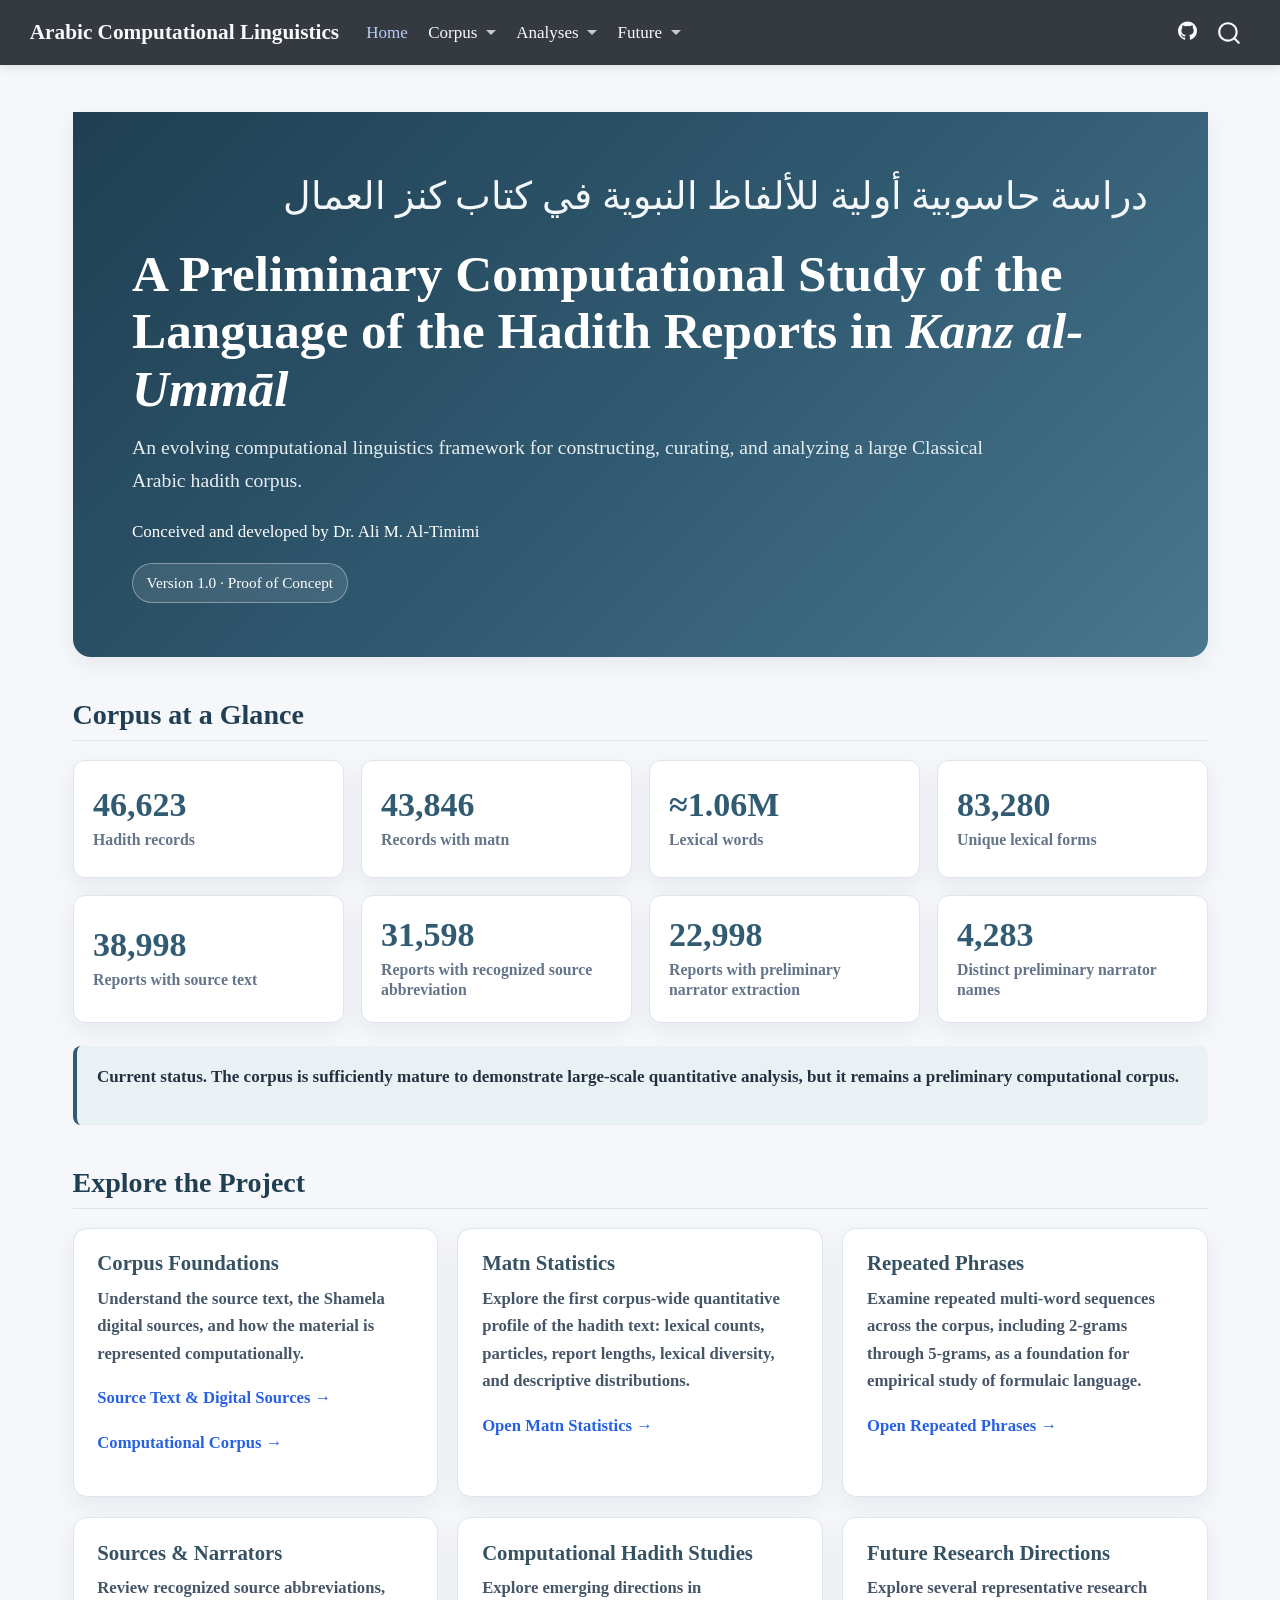
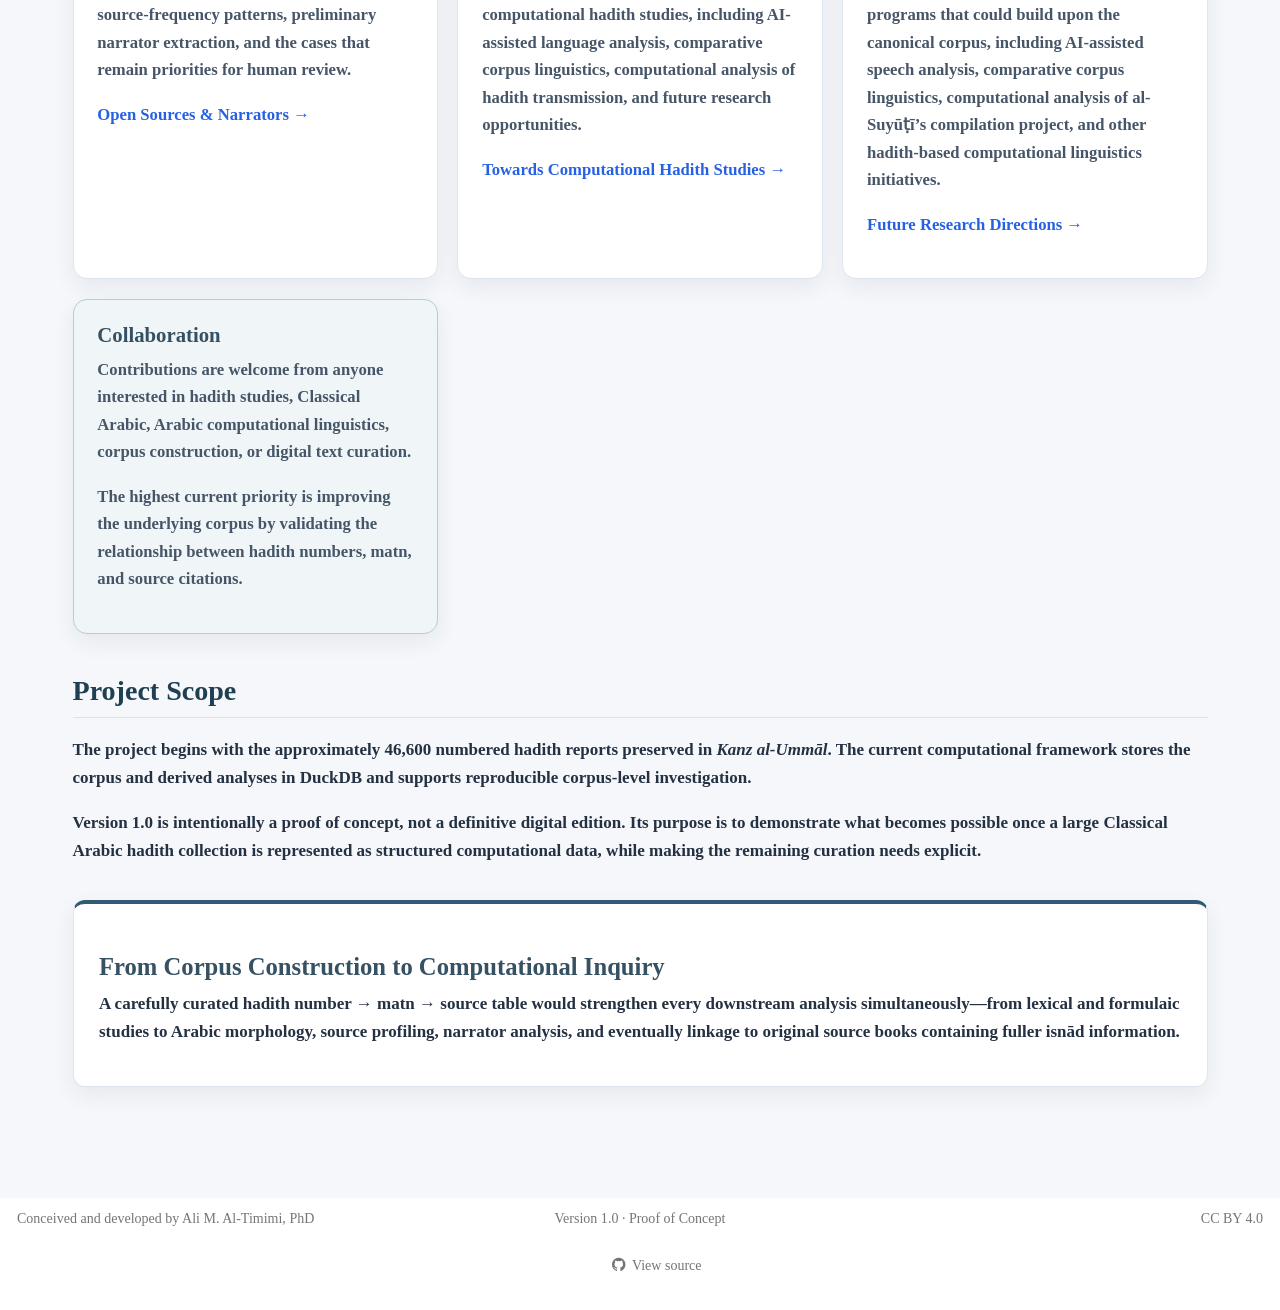
==== commit 1602b702: "Update website: future directions and navigation" ====
--- a/docs/index.html
+++ b/docs/index.html
@@ -131,10 +131,21 @@
   </li>  
     </ul>
   </li>
-  <li class="nav-item">
-    <a class="nav-link" href="./06_towards_computational_study_prophetic_traditions.html"> 
-<span class="menu-text">Future Directions</span></a>
-  </li>  
+  <li class="nav-item dropdown ">
+    <a class="nav-link dropdown-toggle" href="#" id="nav-menu-future" role="link" data-bs-toggle="dropdown" aria-expanded="false">
+ <span class="menu-text">Future</span>
+    </a>
+    <ul class="dropdown-menu" aria-labelledby="nav-menu-future">    
+        <li>
+    <a class="dropdown-item" href="./06_towards_computational_study_prophetic_traditions.html">
+ <span class="dropdown-text">Towards Computational Hadith Studies</span></a>
+  </li>  
+        <li>
+    <a class="dropdown-item" href="./07_possible_future_directions.html">
+ <span class="dropdown-text">Possible Future Directions</span></a>
+  </li>  
+    </ul>
+  </li>
 </ul>
             <ul class="navbar-nav navbar-nav-scroll ms-auto">
   <li class="nav-item compact">
@@ -164,18 +175,21 @@
 <div class="hero-arabic" lang="ar" dir="rtl">
 <p>دراسة حاسوبية أولية للألفاظ النبوية في كتاب كنز العمال</p>
 </div>
-<section id="a-preliminary-computational-study-of-the-language-of-the-hadith-reports-in-kanz-al-ummāl" class="level1" data-number="1">
-<h1 data-number="1"><span class="header-section-number">1</span> A Preliminary Computational Study of the Language of the Hadith Reports in <em>Kanz al-Ummāl</em></h1>
+<section id="a-preliminary-computational-study-of-the-language-of-the-hadith-reports-in-kanz-al-ummāl" class="level1">
+<h1>A Preliminary Computational Study of the Language of the Hadith Reports in <em>Kanz al-Ummāl</em></h1>
 <div class="hero-subtitle">
 <p>An evolving computational linguistics framework for constructing, curating, and analyzing a large Classical Arabic hadith corpus.</p>
 </div>
+<div class="hero-credit">
+<p>Conceived and developed by Dr.&nbsp;Ali M. Al-Timimi</p>
+</div>
 <div class="status-pill">
 Version 1.0 · Proof of Concept
 </div>
 </section>
 </div>
-<section id="corpus-at-a-glance" class="level2 dashboard-section-title" data-number="1.1">
-<h2 class="dashboard-section-title anchored" data-number="1.1" data-anchor-id="corpus-at-a-glance"><span class="header-section-number">1.1</span> Corpus at a Glance</h2>
+<section id="corpus-at-a-glance" class="level2 dashboard-section-title">
+<h2 class="dashboard-section-title anchored" data-anchor-id="corpus-at-a-glance">Corpus at a Glance</h2>
 <div class="kpi-grid">
 <div class="kpi-card">
 <div class="kpi-value">
@@ -243,51 +257,56 @@
 </div>
 </div>
 <div class="dashboard-note">
-<p><strong>Current status.</strong> The corpus is sufficiently developed to demonstrate large-scale quantitative analysis, but it remains a preliminary computational corpus. The highest priority is continued curation of the <strong>hadith number → matn → source</strong> relationship.</p>
-</div>
-</section>
-<section id="explore-the-project" class="level2 dashboard-section-title" data-number="1.2">
-<h2 class="dashboard-section-title anchored" data-number="1.2" data-anchor-id="explore-the-project"><span class="header-section-number">1.2</span> Explore the Project</h2>
+<p><strong>Current status.</strong> The corpus is sufficiently mature to demonstrate large-scale quantitative analysis, but it remains a preliminary computational corpus.</p>
+</div>
+</section>
+<section id="explore-the-project" class="level2 dashboard-section-title">
+<h2 class="dashboard-section-title anchored" data-anchor-id="explore-the-project">Explore the Project</h2>
 <div class="dashboard-card-grid">
-<section id="corpus-foundations" class="level3 dashboard-card" data-number="1.2.1">
-<h3 data-number="1.2.1" class="anchored" data-anchor-id="corpus-foundations"><span class="header-section-number">1.2.1</span> Corpus Foundations</h3>
+<section id="corpus-foundations" class="level3 dashboard-card">
+<h3 class="anchored" data-anchor-id="corpus-foundations">Corpus Foundations</h3>
 <p>Understand the source text, the Shamela digital sources, and how the material is represented computationally.</p>
 <p><a href="./01_source_text_and_digital_sources.html">Source Text &amp; Digital Sources →</a></p>
 <p><a href="./02_computational_corpus.html">Computational Corpus →</a></p>
 </section>
-<section id="matn-statistics" class="level3 dashboard-card" data-number="1.2.2">
-<h3 data-number="1.2.2" class="anchored" data-anchor-id="matn-statistics"><span class="header-section-number">1.2.2</span> Matn Statistics</h3>
+<section id="matn-statistics" class="level3 dashboard-card">
+<h3 class="anchored" data-anchor-id="matn-statistics">Matn Statistics</h3>
 <p>Explore the first corpus-wide quantitative profile of the hadith text: lexical counts, particles, report lengths, lexical diversity, and descriptive distributions.</p>
 <p><a href="./03_matn_stats.html">Open Matn Statistics →</a></p>
 </section>
-<section id="repeated-phrases" class="level3 dashboard-card" data-number="1.2.3">
-<h3 data-number="1.2.3" class="anchored" data-anchor-id="repeated-phrases"><span class="header-section-number">1.2.3</span> Repeated Phrases</h3>
+<section id="repeated-phrases" class="level3 dashboard-card">
+<h3 class="anchored" data-anchor-id="repeated-phrases">Repeated Phrases</h3>
 <p>Examine repeated multi-word sequences across the corpus, including 2-grams through 5-grams, as a foundation for empirical study of formulaic language.</p>
 <p><a href="./04_repeated_phrases.html">Open Repeated Phrases →</a></p>
 </section>
-<section id="sources-narrators" class="level3 dashboard-card" data-number="1.2.4">
-<h3 data-number="1.2.4" class="anchored" data-anchor-id="sources-narrators"><span class="header-section-number">1.2.4</span> Sources &amp; Narrators</h3>
+<section id="sources-narrators" class="level3 dashboard-card">
+<h3 class="anchored" data-anchor-id="sources-narrators">Sources &amp; Narrators</h3>
 <p>Review recognized source abbreviations, source-frequency patterns, preliminary narrator extraction, and the cases that remain priorities for human review.</p>
 <p><a href="./05_source_narrator.html">Open Sources &amp; Narrators →</a></p>
 </section>
-<section id="future-computational-study" class="level3 dashboard-card" data-number="1.2.5">
-<h3 data-number="1.2.5" class="anchored" data-anchor-id="future-computational-study"><span class="header-section-number">1.2.5</span> Future Computational Study</h3>
-<p>See the kinds of linguistic, morphological, statistical, and transmission-related questions that a more fully curated corpus could support.</p>
-<p><a href="./06_towards_computational_study_prophetic_traditions.html">Explore Future Directions →</a></p>
-</section>
-<section id="collaboration" class="level3 dashboard-card dashboard-card-accent" data-number="1.2.6">
-<h3 data-number="1.2.6" class="anchored" data-anchor-id="collaboration"><span class="header-section-number">1.2.6</span> Collaboration</h3>
+<section id="computational-hadith-studies" class="level3 dashboard-card">
+<h3 class="anchored" data-anchor-id="computational-hadith-studies">Computational Hadith Studies</h3>
+<p>Explore emerging directions in computational hadith studies, including AI-assisted language analysis, comparative corpus linguistics, computational analysis of hadith transmission, and future research opportunities.</p>
+<p><a href="./06_towards_computational_study_prophetic_traditions.html">Towards Computational Hadith Studies →</a></p>
+</section>
+<section id="future-research-directions" class="level3 dashboard-card">
+<h3 class="anchored" data-anchor-id="future-research-directions">Future Research Directions</h3>
+<p>Explore several representative research programs that could build upon the canonical corpus, including AI-assisted speech analysis, comparative corpus linguistics, computational analysis of al-Suyūṭī’s compilation project, and other hadith-based computational linguistics initiatives.</p>
+<p><a href="./07_possible_future_directions.html">Future Research Directions →</a></p>
+</section>
+<section id="collaboration" class="level3 dashboard-card dashboard-card-accent">
+<h3 class="anchored" data-anchor-id="collaboration">Collaboration</h3>
 <p>Contributions are welcome from anyone interested in hadith studies, Classical Arabic, Arabic computational linguistics, corpus construction, or digital text curation.</p>
 <p>The highest current priority is improving the underlying corpus by validating the relationship between <strong>hadith numbers, matn, and source citations</strong>.</p>
 </section>
 </div>
 </section>
-<section id="project-scope" class="level2 dashboard-section-title" data-number="1.3">
-<h2 class="dashboard-section-title anchored" data-number="1.3" data-anchor-id="project-scope"><span class="header-section-number">1.3</span> Project Scope</h2>
+<section id="project-scope" class="level2 dashboard-section-title">
+<h2 class="dashboard-section-title anchored" data-anchor-id="project-scope">Project Scope</h2>
 <p>The project begins with the approximately 46,600 numbered hadith reports preserved in <em>Kanz al-Ummāl</em>. The current computational framework stores the corpus and derived analyses in DuckDB and supports reproducible corpus-level investigation.</p>
 <p>Version 1.0 is intentionally a <strong>proof of concept</strong>, not a definitive digital edition. Its purpose is to demonstrate what becomes possible once a large Classical Arabic hadith collection is represented as structured computational data, while making the remaining curation needs explicit.</p>
-<section id="from-corpus-construction-to-computational-inquiry" class="level3 dashboard-footer-callout" data-number="1.3.1">
-<h3 data-number="1.3.1" class="anchored" data-anchor-id="from-corpus-construction-to-computational-inquiry"><span class="header-section-number">1.3.1</span> From Corpus Construction to Computational Inquiry</h3>
+<section id="from-corpus-construction-to-computational-inquiry" class="level3 dashboard-footer-callout">
+<h3 class="anchored" data-anchor-id="from-corpus-construction-to-computational-inquiry">From Corpus Construction to Computational Inquiry</h3>
 <p>A carefully curated <strong>hadith number → matn → source</strong> table would strengthen every downstream analysis simultaneously—from lexical and formulaic studies to Arabic morphology, source profiling, narrator analysis, and eventually linkage to original source books containing fuller isnād information.</p>
 </section>
 
@@ -704,10 +723,10 @@
 <footer class="footer">
   <div class="nav-footer">
     <div class="nav-footer-left">
-<p>Ali M. Al-Timimi, PhD</p>
+<p>Conceived and developed by Ali M. Al-Timimi, PhD</p>
 </div>   
     <div class="nav-footer-center">
-<p>Version 1.0 — Proof of Concept</p>
+<p>Version 1.0 · Proof of Concept</p>
 <div class="toc-actions"><ul><li><a href="https://github.com/ali-altimimi-phd/arabic-computational-linguistics/blob/main/index.qmd" class="toc-action"><i class="bi bi-github"></i>View source</a></li></ul></div></div>
     <div class="nav-footer-right">
 <p>CC BY 4.0</p>
